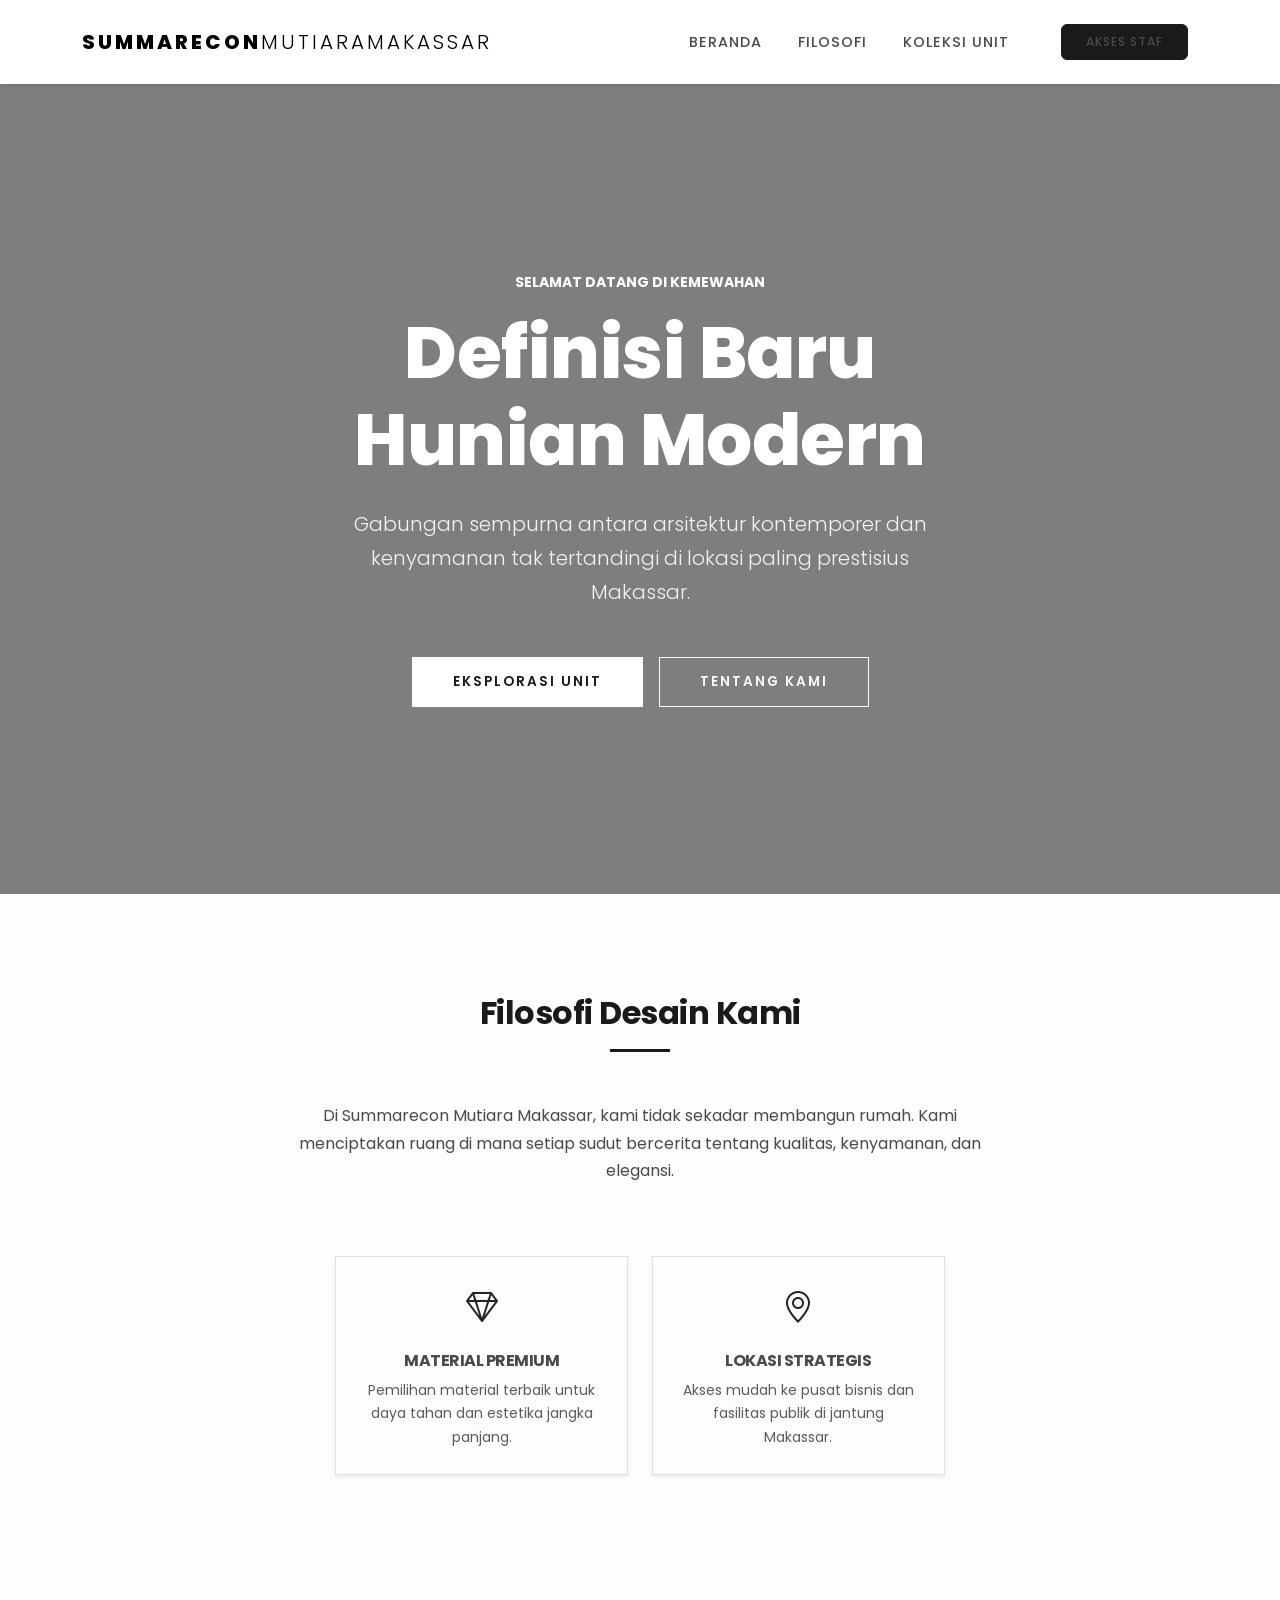
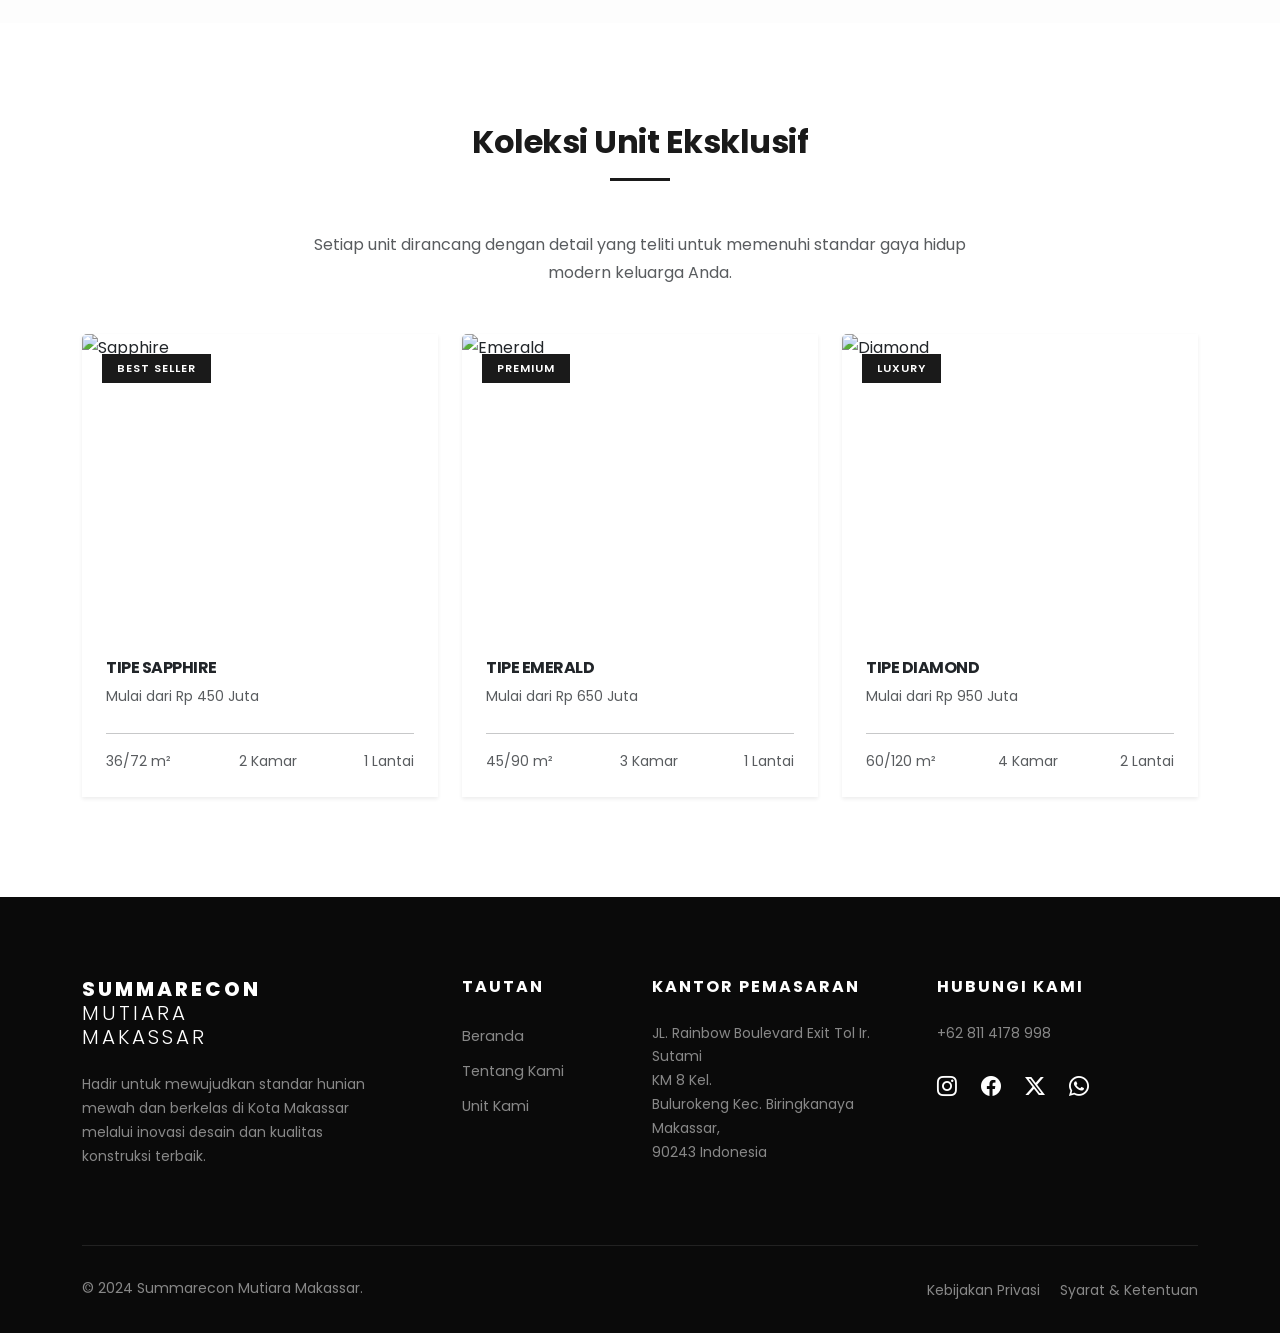
==== index.html @ d98fac71 "initial commit" ====
<!doctype html>
<html lang="id">
  <head>
    <meta charset="UTF-8" />
    <meta name="viewport" content="width=device-width, initial-scale=1.0" />
    <title>Summarecon Mutiara Makassar</title>
    <!-- Bootstrap CSS -->
    <link
      href="https://cdn.jsdelivr.net/npm/bootstrap@5.3.0/dist/css/bootstrap.min.css"
      rel="stylesheet"
    />
    <!-- Bootstrap Icons -->
    <link
      rel="stylesheet"
      href="https://cdn.jsdelivr.net/npm/bootstrap-icons@1.11.1/font/bootstrap-icons.css"
    />
    <!-- Custom CSS -->
    <link rel="stylesheet" href="css/style.css" />
  </head>
  <body>
    <!-- Header / Navigation -->
    <nav
      class="navbar navbar-expand-lg navbar-light bg-white sticky-top shadow-sm"
    >
      <div class="container">
        <a class="navbar-brand" href="index.html"
          >SUMMARECON<span class="fw-light">MUTIARAMAKASSAR</span></a
        >
        <button
          class="navbar-toggler border-0"
          type="button"
          data-bs-toggle="collapse"
          data-bs-target="#navbarNav"
        >
          <span class="navbar-toggler-icon"></span>
        </button>
        <div
          class="collapse navbar-collapse justify-content-end"
          id="navbarNav"
        >
          <ul class="navbar-nav align-items-center">
            <li class="nav-item">
              <a class="nav-link active" href="index.html">Beranda</a>
            </li>
            <li class="nav-item">
              <a class="nav-link" href="#deskripsi">Filosofi</a>
            </li>
            <li class="nav-item">
              <a class="nav-link" href="#galeri">Koleksi Unit</a>
            </li>
            <li class="nav-item ms-lg-4">
              <a
                class="nav-link btn btn-dark-minimal text-white px-4 py-2"
                href="login.html"
                style="font-size: 0.75rem"
                >Akses Staf</a
              >
            </li>
          </ul>
        </div>
      </div>
    </nav>

    <!-- Hero Section -->
    <header class="hero-section">
      <div class="container">
        <div class="hero-content">
          <span
            class="text-uppercase letter-spacing-3 mb-3 d-block small fw-bold"
            >Selamat Datang di Kemewahan</span
          >
          <h1 class="display-2 mb-4">Definisi Baru<br />Hunian Modern</h1>
          <p
            class="lead mb-5 mx-auto"
            style="max-width: 600px; opacity: 0.9; font-weight: 300"
          >
            Gabungan sempurna antara arsitektur kontemporer dan kenyamanan tak
            tertandingi di lokasi paling prestisius Makassar.
          </p>
          <div class="d-flex justify-content-center gap-3">
            <a href="#galeri" class="btn btn-light-minimal btn-minimal"
              >Eksplorasi Unit</a
            >
            <a href="#deskripsi" class="btn btn-outline-light btn-minimal"
              >Tentang Kami</a
            >
          </div>
        </div>
      </div>
    </header>

    <!-- Description Section -->
    <section id="deskripsi">
      <div class="container text-center">
        <div class="row justify-content-center">
          <div class="col-lg-8 mb-5">
            <h2 class="section-title text-center">Filosofi Desain Kami</h2>
            <p class="mb-5 mx-auto" style="max-width: 700px">
              Di Summarecon Mutiara Makassar, kami tidak sekadar membangun
              rumah. Kami menciptakan ruang di mana setiap sudut bercerita
              tentang kualitas, kenyamanan, dan elegansi.
            </p>
            <div class="row g-4 mt-2 justify-content-center">
              <div class="col-md-5">
                <div class="p-4 border shadow-sm h-100">
                  <i class="bi bi-gem fs-2 d-block mb-3 text-dark"></i>
                  <h4 class="h6 fw-bold text-uppercase">Material Premium</h4>
                  <p class="small text-muted mb-0">
                    Pemilihan material terbaik untuk daya tahan dan estetika
                    jangka panjang.
                  </p>
                </div>
              </div>
              <div class="col-md-5">
                <div class="p-4 border shadow-sm h-100">
                  <i class="bi bi-geo-alt fs-2 d-block mb-3 text-dark"></i>
                  <h4 class="h6 fw-bold text-uppercase">Lokasi Strategis</h4>
                  <p class="small text-muted mb-0">
                    Akses mudah ke pusat bisnis dan fasilitas publik di jantung
                    Makassar.
                  </p>
                </div>
              </div>
            </div>
          </div>
        </div>
      </div>
    </section>

    <!-- Gallery Section -->
    <section id="galeri" class="bg-white">
      <div class="container">
        <div class="text-center mb-5">
          <h2 class="section-title text-center">Koleksi Unit Eksklusif</h2>
          <p class="text-muted mx-auto" style="max-width: 700px">
            Setiap unit dirancang dengan detail yang teliti untuk memenuhi
            standar gaya hidup modern keluarga Anda.
          </p>
        </div>
        <div class="row g-4">
          <!-- Unit 1 -->
          <div class="col-md-4">
            <div class="card card-unit shadow-sm">
              <span class="unit-badge">Best Seller</span>
              <img
                src="https://images.unsplash.com/photo-1512917774080-9991f1c4c750?auto=format&fit=crop&q=80&w=800"
                class="card-img-top"
                alt="Sapphire"
              />
              <div class="card-body p-4">
                <h5 class="card-title h6 fw-bold text-uppercase mb-2">
                  Tipe Sapphire
                </h5>
                <p class="small text-muted mb-4">Mulai dari Rp 450 Juta</p>
                <hr class="my-3 opacity-10" />
                <div class="d-flex justify-content-between small text-muted">
                  <span>36/72 m²</span>
                  <span>2 Kamar</span>
                  <span>1 Lantai</span>
                </div>
              </div>
            </div>
          </div>
          <!-- Unit 2 -->
          <div class="col-md-4">
            <div class="card card-unit shadow-sm">
              <span class="unit-badge">Premium</span>
              <img
                src="https://images.unsplash.com/photo-1600596542815-ffad4c1539a9?auto=format&fit=crop&q=80&w=800"
                class="card-img-top"
                alt="Emerald"
              />
              <div class="card-body p-4">
                <h5 class="card-title h6 fw-bold text-uppercase mb-2">
                  Tipe Emerald
                </h5>
                <p class="small text-muted mb-4">Mulai dari Rp 650 Juta</p>
                <hr class="my-3 opacity-10" />
                <div class="d-flex justify-content-between small text-muted">
                  <span>45/90 m²</span>
                  <span>3 Kamar</span>
                  <span>1 Lantai</span>
                </div>
              </div>
            </div>
          </div>
          <!-- Unit 3 -->
          <div class="col-md-4">
            <div class="card card-unit shadow-sm">
              <span class="unit-badge">Luxury</span>
              <img
                src="https://images.unsplash.com/photo-1600607687940-477a284e68c6?auto=format&fit=crop&q=80&w=800"
                class="card-img-top"
                alt="Diamond"
              />
              <div class="card-body p-4">
                <h5 class="card-title h6 fw-bold text-uppercase mb-2">
                  Tipe Diamond
                </h5>
                <p class="small text-muted mb-4">Mulai dari Rp 950 Juta</p>
                <hr class="my-3 opacity-10" />
                <div class="d-flex justify-content-between small text-muted">
                  <span>60/120 m²</span>
                  <span>4 Kamar</span>
                  <span>2 Lantai</span>
                </div>
              </div>
            </div>
          </div>
        </div>
      </div>
    </section>

    <!-- Footer -->
    <footer>
      <div class="container">
        <div class="row">
          <div class="col-lg-4 mb-5 mb-lg-0">
            <h5 class="navbar-brand text-white mb-4">
              SUMMARECON<span class="fw-light"
                ><br />MUTIARA<br />MAKASSAR</span
              >
            </h5>
            <p class="small" style="max-width: 300px">
              Hadir untuk mewujudkan standar hunian mewah dan berkelas di Kota
              Makassar melalui inovasi desain dan kualitas konstruksi terbaik.
            </p>
          </div>
          <div class="col-lg-2 col-md-4 mb-5 mb-lg-0">
            <h5>Tautan</h5>
            <ul class="list-unstyled">
              <li class="mb-2">
                <a href="#" class="text-decoration-none">Beranda</a>
              </li>
              <li class="mb-2">
                <a href="#deskripsi" class="text-decoration-none"
                  >Tentang Kami</a
                >
              </li>
              <li class="mb-2">
                <a href="#galeri" class="text-decoration-none">Unit Kami</a>
              </li>
            </ul>
          </div>
          <div class="col-lg-3 col-md-4 mb-5 mb-lg-0">
            <h5>Kantor Pemasaran</h5>
            <p class="small">
              JL. Rainbow Boulevard Exit Tol Ir. Sutami<br />
              KM 8 Kel. <br />
              Bulurokeng Kec. Biringkanaya Makassar,<br />
              90243 Indonesia
            </p>
          </div>
          <div class="col-lg-3 col-md-4">
            <h5>Hubungi Kami</h5>
            <p class="small">+62 811 4178 998</p>
            <div class="d-flex gap-4 mt-4">
              <a href="#" class="text-white fs-5"
                ><i class="bi bi-instagram"></i
              ></a>
              <a href="#" class="text-white fs-5"
                ><i class="bi bi-facebook"></i
              ></a>
              <a href="#" class="text-white fs-5"
                ><i class="bi bi-twitter-x"></i
              ></a>
              <a href="#" class="text-white fs-5"
                ><i class="bi bi-whatsapp"></i
              ></a>
            </div>
          </div>
        </div>
        <div class="footer-bottom">
          <div class="row align-items-center">
            <div class="col-md-6 text-center text-md-start mb-3 mb-md-0">
              <p class="small mb-0">&copy; 2024 Summarecon Mutiara Makassar.</p>
            </div>
            <div class="col-md-6 text-center text-md-end">
              <a href="#" class="text-decoration-none small me-3"
                >Kebijakan Privasi</a
              >
              <a href="#" class="text-decoration-none small"
                >Syarat & Ketentuan</a
              >
            </div>
          </div>
        </div>
      </div>
    </footer>
  </body>
</html>
---- css/style.css ----
/* Custom Minimalist Styling - Poppins Edition */
@import url('https://fonts.googleapis.com/css2?family=Poppins:wght@300;400;600;700;800&display=swap');

:root {
  --primary-color: #1a1a1a;
  --secondary-color: #4a4a4a;
  --accent-color: #ffffff;
  --bg-light: #fdfdfd;
  --transition: all 0.4s cubic-bezier(0.165, 0.84, 0.44, 1);
}

body {
  font-family: 'Poppins', sans-serif;
  color: var(--secondary-color);
  line-height: 1.7;
  background-color: var(--bg-light);
}

h1, h2, h3, h4, h5, h6 {
  color: var(--primary-color);
  font-weight: 700;
  letter-spacing: -0.5px;
}

/* Navbar */
.navbar {
  padding: 20px 0;
  transition: var(--transition);
}

.navbar-brand {
  font-weight: 800;
  letter-spacing: 3px;
  font-size: 1.25rem;
}

.nav-link {
  font-weight: 500;
  font-size: 0.9rem;
  text-transform: uppercase;
  letter-spacing: 1px;
  margin: 0 10px;
  color: var(--secondary-color) !important;
  transition: var(--transition);
}

.nav-link:hover {
  color: var(--primary-color) !important;
  transform: translateY(-2px);
}

/* Hero Section */
.hero-section {
  background: linear-gradient(rgba(0,0,0,0.5), rgba(0,0,0,0.5)), url('https://cdn.antaranews.com/cache/1200x800/2023/11/27/Summarecon.jpg.webp') no-repeat center center;
  background-size: cover;
  height: 90vh;
  display: flex;
  align-items: center;
  justify-content: center;
  color: white;
  text-align: center;
}

.hero-content h1 {
  font-weight: 800;
  color: white;
}

/* Buttons */
.btn-minimal {
  border-radius: 0;
  padding: 14px 40px;
  text-transform: uppercase;
  letter-spacing: 2px;
  font-size: 0.85rem;
  font-weight: 600;
  transition: var(--transition);
}

.btn-dark-minimal {
  background-color: var(--primary-color);
  color: white;
  border: 1px solid var(--primary-color);
}

.btn-dark-minimal:hover {
  background-color: transparent;
  color: var(--primary-color);
  box-shadow: 0 10px 20px rgba(0,0,0,0.1);
}

.btn-light-minimal {
  background-color: white;
  color: var(--primary-color);
  border: 1px solid white;
}

.btn-light-minimal:hover {
  background-color: transparent;
  color: white;
}

/* Sections */
section {
  padding: 100px 0;
}

.section-title {
  position: relative;
  padding-bottom: 20px;
  margin-bottom: 50px;
  font-weight: 700;
}

.section-title::after {
  content: '';
  position: absolute;
  bottom: 0;
  left: 0;
  width: 60px;
  height: 3px;
  background-color: var(--primary-color);
}

.section-title.text-center::after {
  left: 50%;
  transform: translateX(-50%);
}

/* Cards & Gallery */
.gallery-item {
  transition: var(--transition);
}

.card-unit {
  border: none;
  border-radius: 0;
  overflow: hidden;
  background: white;
  transition: var(--transition);
}

.card-unit:hover {
  transform: translateY(-15px);
  box-shadow: 0 30px 60px rgba(0,0,0,0.08);
}

.card-unit img {
  height: 300px;
  object-fit: cover;
  transition: var(--transition);
}

.card-unit:hover img {
  transform: scale(1.1);
}

.unit-badge {
  position: absolute;
  top: 20px;
  left: 20px;
  background: var(--primary-color);
  color: white;
  padding: 5px 15px;
  font-size: 0.7rem;
  font-weight: 600;
  text-transform: uppercase;
  letter-spacing: 1px;
}

/* Footer */
footer {
  background-color: #0a0a0a;
  color: #888;
  padding: 80px 0 30px;
}

footer h5 {
  color: white;
  font-size: 1rem;
  margin-bottom: 25px;
  text-transform: uppercase;
  letter-spacing: 2px;
}

footer a {
  color: #888;
  transition: var(--transition);
  font-size: 0.9rem;
}

footer a:hover {
  color: white;
  padding-left: 5px;
}

.footer-bottom {
  border-top: 1px solid #222;
  margin-top: 60px;
  padding-top: 30px;
}
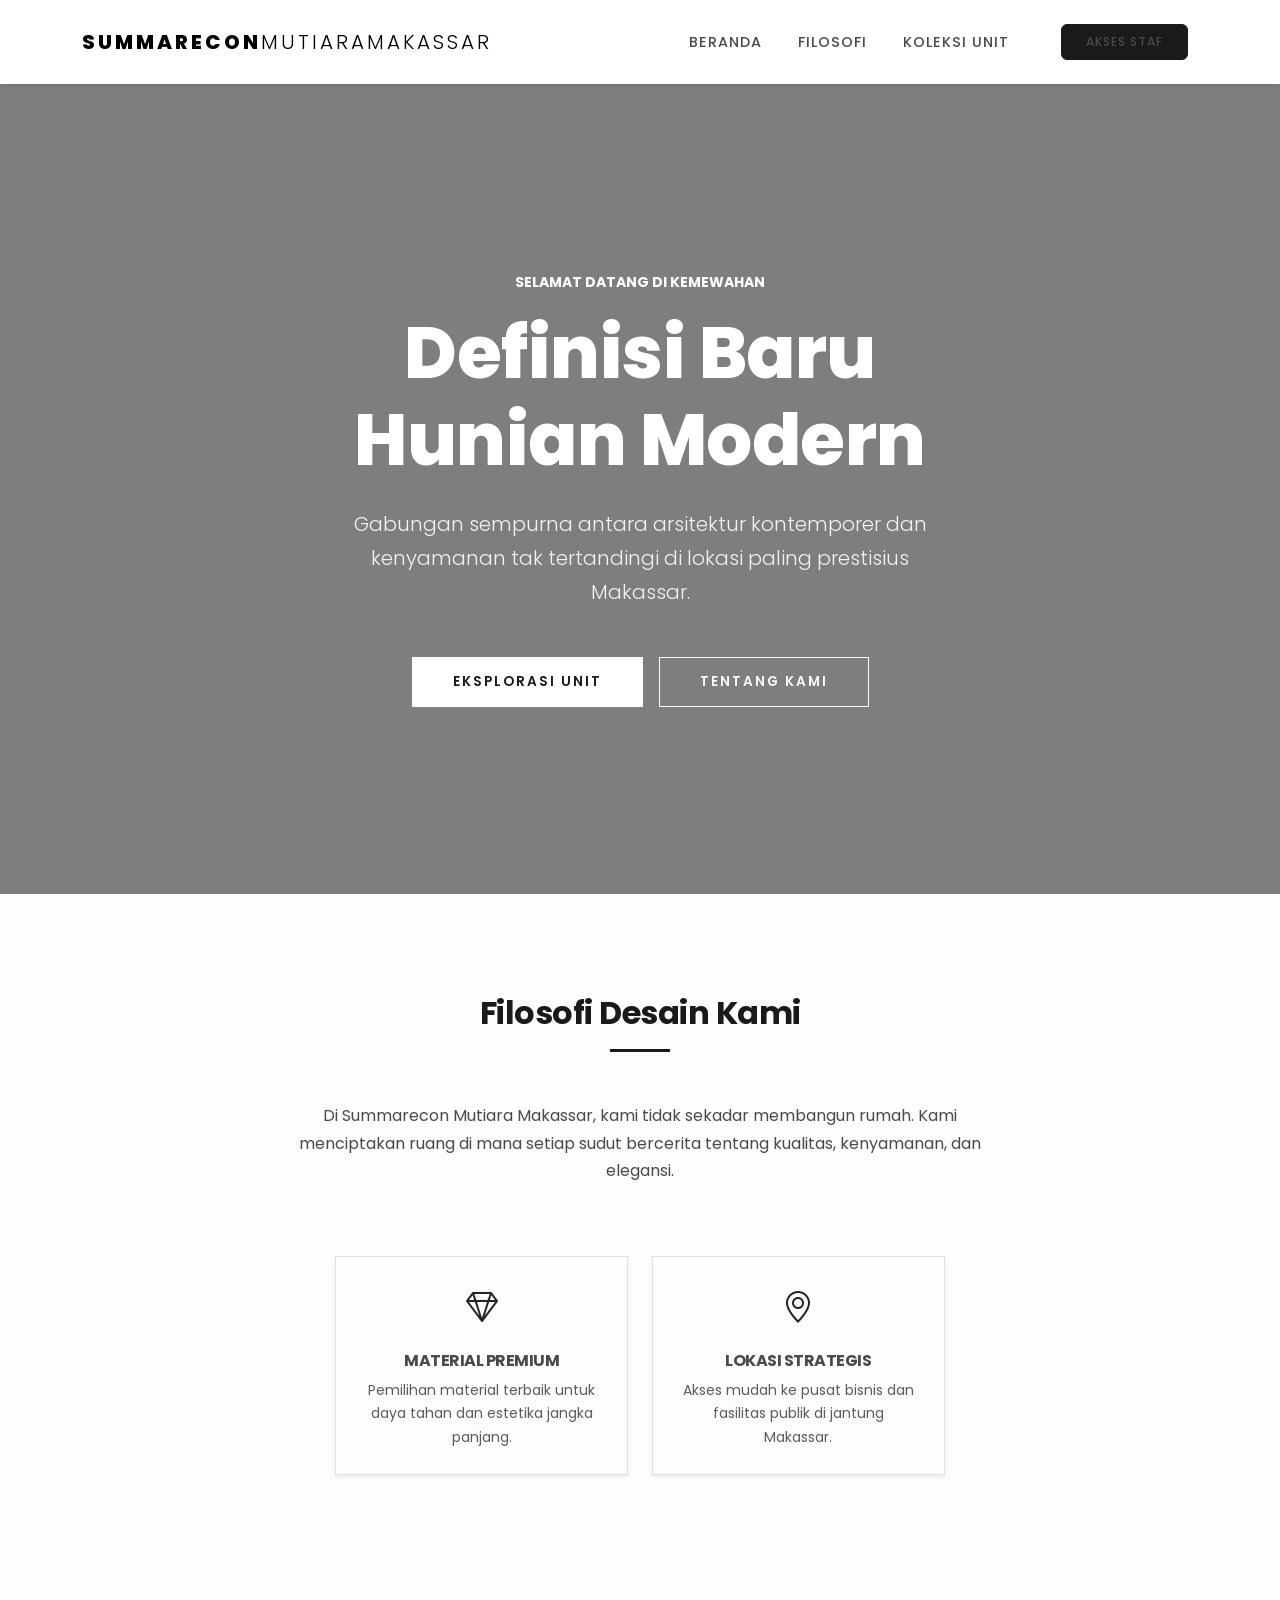
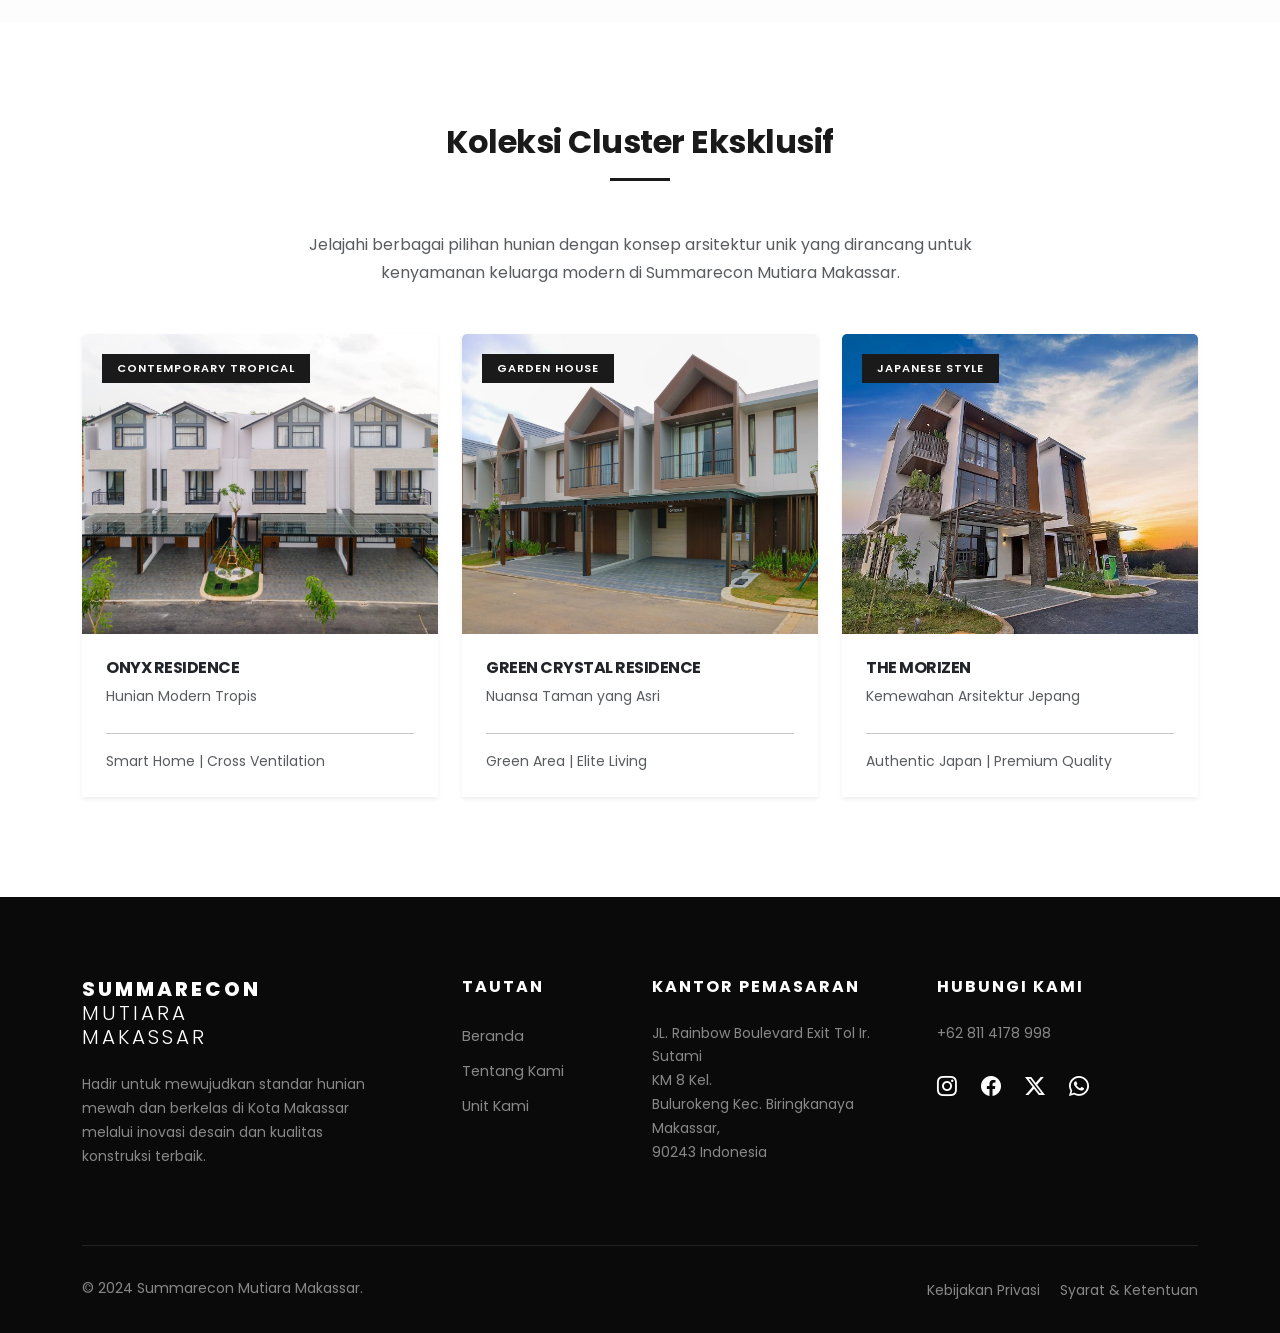
==== commit 2d11bbdd: "feat: use downloaded image" ====
--- a/index.html
+++ b/index.html
@@ -131,78 +131,69 @@
     <section id="galeri" class="bg-white">
       <div class="container">
         <div class="text-center mb-5">
-          <h2 class="section-title text-center">Koleksi Unit Eksklusif</h2>
+          <h2 class="section-title text-center">Koleksi Cluster Eksklusif</h2>
           <p class="text-muted mx-auto" style="max-width: 700px">
-            Setiap unit dirancang dengan detail yang teliti untuk memenuhi
-            standar gaya hidup modern keluarga Anda.
+            Jelajahi berbagai pilihan hunian dengan konsep arsitektur unik yang
+            dirancang untuk kenyamanan keluarga modern di Summarecon Mutiara
+            Makassar.
           </p>
         </div>
         <div class="row g-4">
-          <!-- Unit 1 -->
+          <!-- Cluster 1 -->
           <div class="col-md-4">
             <div class="card card-unit shadow-sm">
-              <span class="unit-badge">Best Seller</span>
+              <span class="unit-badge">Contemporary Tropical</span>
+              <img src="img/onyx.jpg" class="card-img-top" alt="Onyx" />
+              <div class="card-body p-4">
+                <h5 class="card-title h6 fw-bold text-uppercase mb-2">
+                  Onyx Residence
+                </h5>
+                <p class="small text-muted mb-4">Hunian Modern Tropis</p>
+                <hr class="my-3 opacity-10" />
+                <div class="d-flex small text-muted">
+                  <span>Smart Home | Cross Ventilation</span>
+                </div>
+              </div>
+            </div>
+          </div>
+          <!-- Cluster 2 -->
+          <div class="col-md-4">
+            <div class="card card-unit shadow-sm">
+              <span class="unit-badge">Garden House</span>
               <img
-                src="https://images.unsplash.com/photo-1512917774080-9991f1c4c750?auto=format&fit=crop&q=80&w=800"
+                src="img/green-crystal.jpg"
                 class="card-img-top"
-                alt="Sapphire"
+                alt="Green Crystal"
               />
               <div class="card-body p-4">
                 <h5 class="card-title h6 fw-bold text-uppercase mb-2">
-                  Tipe Sapphire
+                  Green Crystal Residence
                 </h5>
-                <p class="small text-muted mb-4">Mulai dari Rp 450 Juta</p>
+                <p class="small text-muted mb-4">Nuansa Taman yang Asri</p>
                 <hr class="my-3 opacity-10" />
-                <div class="d-flex justify-content-between small text-muted">
-                  <span>36/72 m²</span>
-                  <span>2 Kamar</span>
-                  <span>1 Lantai</span>
-                </div>
-              </div>
-            </div>
-          </div>
-          <!-- Unit 2 -->
+                <div class="d-flex small text-muted">
+                  <span>Green Area | Elite Living</span>
+                </div>
+              </div>
+            </div>
+          </div>
+          <!-- Cluster 3 -->
           <div class="col-md-4">
             <div class="card card-unit shadow-sm">
-              <span class="unit-badge">Premium</span>
+              <span class="unit-badge">Japanese Style</span>
               <img
-                src="https://images.unsplash.com/photo-1600596542815-ffad4c1539a9?auto=format&fit=crop&q=80&w=800"
+                src="img/the-morizen.jpg"
                 class="card-img-top"
-                alt="Emerald"
+                alt="The Morizen"
               />
               <div class="card-body p-4">
                 <h5 class="card-title h6 fw-bold text-uppercase mb-2">
-                  Tipe Emerald
+                  The Morizen
                 </h5>
-                <p class="small text-muted mb-4">Mulai dari Rp 650 Juta</p>
+                <p class="small text-muted mb-4">Kemewahan Arsitektur Jepang</p>
                 <hr class="my-3 opacity-10" />
-                <div class="d-flex justify-content-between small text-muted">
-                  <span>45/90 m²</span>
-                  <span>3 Kamar</span>
-                  <span>1 Lantai</span>
-                </div>
-              </div>
-            </div>
-          </div>
-          <!-- Unit 3 -->
-          <div class="col-md-4">
-            <div class="card card-unit shadow-sm">
-              <span class="unit-badge">Luxury</span>
-              <img
-                src="https://images.unsplash.com/photo-1600607687940-477a284e68c6?auto=format&fit=crop&q=80&w=800"
-                class="card-img-top"
-                alt="Diamond"
-              />
-              <div class="card-body p-4">
-                <h5 class="card-title h6 fw-bold text-uppercase mb-2">
-                  Tipe Diamond
-                </h5>
-                <p class="small text-muted mb-4">Mulai dari Rp 950 Juta</p>
-                <hr class="my-3 opacity-10" />
-                <div class="d-flex justify-content-between small text-muted">
-                  <span>60/120 m²</span>
-                  <span>4 Kamar</span>
-                  <span>2 Lantai</span>
+                <div class="d-flex small text-muted">
+                  <span>Authentic Japan | Premium Quality</span>
                 </div>
               </div>
             </div>
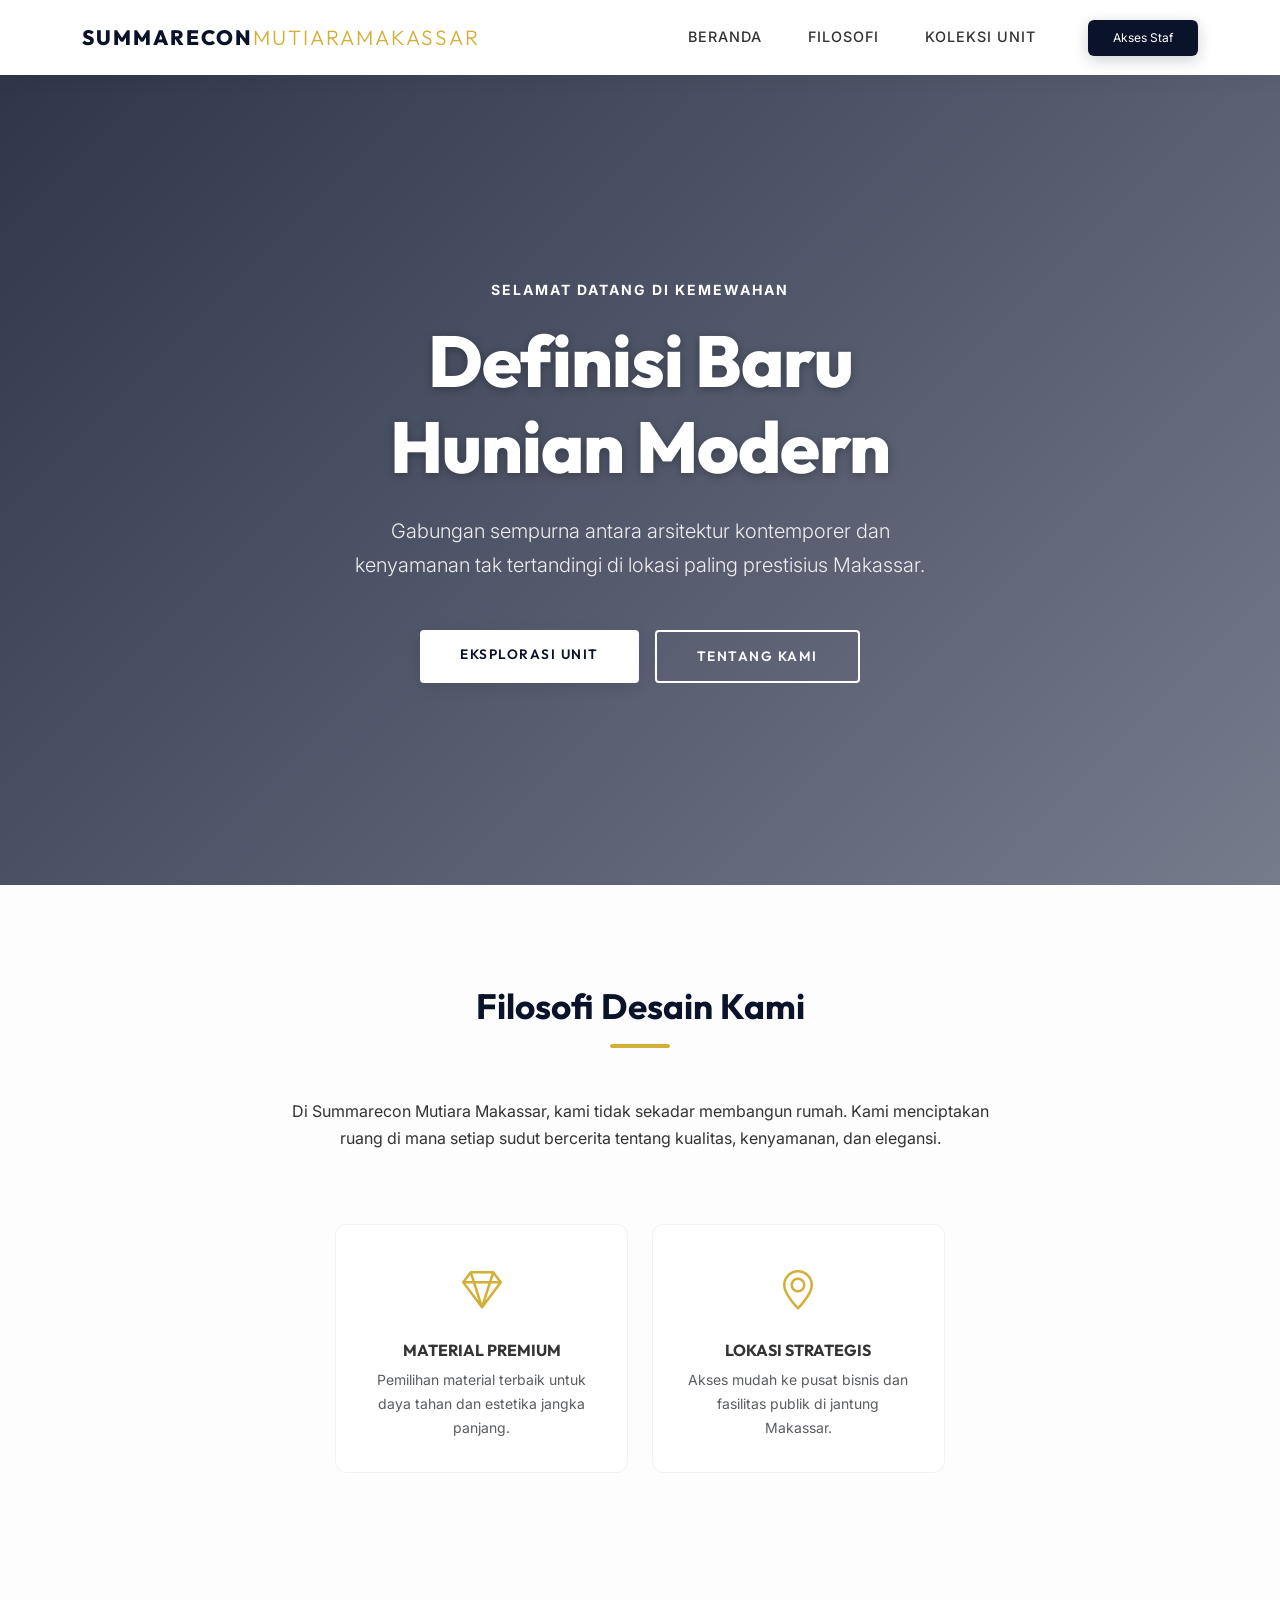
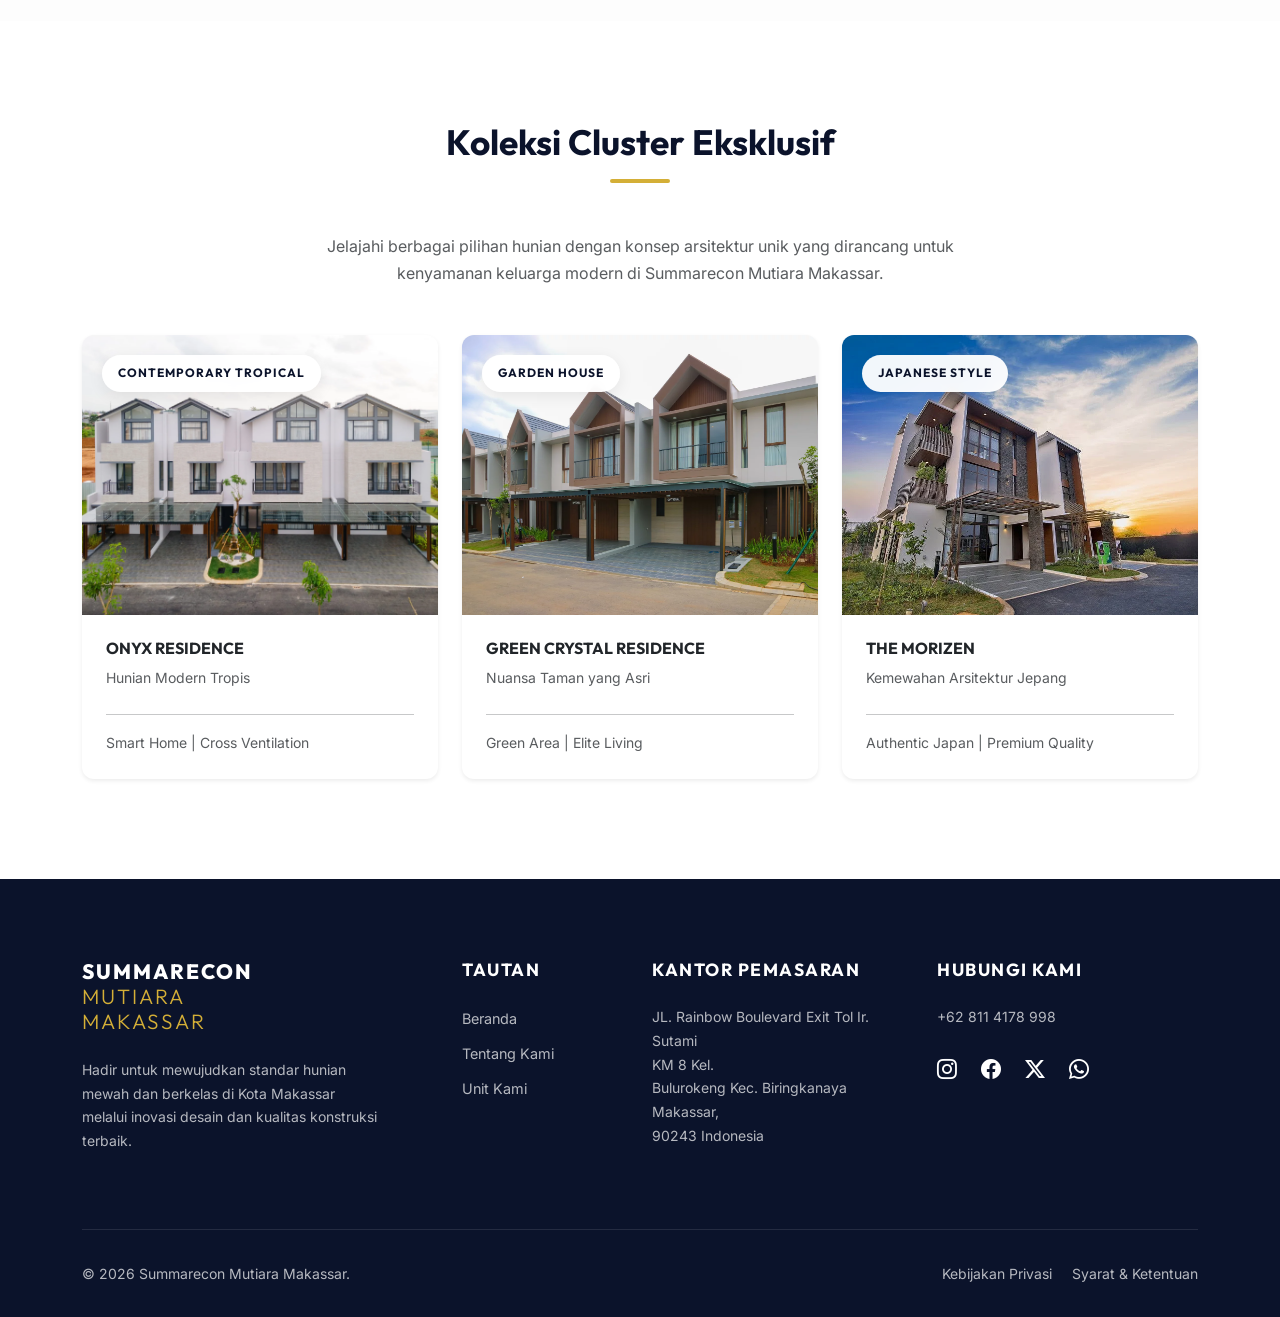
==== commit b6b762a8: "initial commit" ====
--- a/index.html
+++ b/index.html
@@ -1,282 +1,213 @@
 <!doctype html>
 <html lang="id">
-  <head>
-    <meta charset="UTF-8" />
-    <meta name="viewport" content="width=device-width, initial-scale=1.0" />
-    <title>Summarecon Mutiara Makassar</title>
-    <!-- Bootstrap CSS -->
-    <link
-      href="https://cdn.jsdelivr.net/npm/bootstrap@5.3.0/dist/css/bootstrap.min.css"
-      rel="stylesheet"
-    />
-    <!-- Bootstrap Icons -->
-    <link
-      rel="stylesheet"
-      href="https://cdn.jsdelivr.net/npm/bootstrap-icons@1.11.1/font/bootstrap-icons.css"
-    />
-    <!-- Custom CSS -->
-    <link rel="stylesheet" href="css/style.css" />
-  </head>
-  <body>
-    <!-- Header / Navigation -->
-    <nav
-      class="navbar navbar-expand-lg navbar-light bg-white sticky-top shadow-sm"
-    >
-      <div class="container">
-        <a class="navbar-brand" href="index.html"
-          >SUMMARECON<span class="fw-light">MUTIARAMAKASSAR</span></a
-        >
-        <button
-          class="navbar-toggler border-0"
-          type="button"
-          data-bs-toggle="collapse"
-          data-bs-target="#navbarNav"
-        >
-          <span class="navbar-toggler-icon"></span>
-        </button>
-        <div
-          class="collapse navbar-collapse justify-content-end"
-          id="navbarNav"
-        >
-          <ul class="navbar-nav align-items-center">
-            <li class="nav-item">
-              <a class="nav-link active" href="index.html">Beranda</a>
-            </li>
-            <li class="nav-item">
-              <a class="nav-link" href="#deskripsi">Filosofi</a>
-            </li>
-            <li class="nav-item">
-              <a class="nav-link" href="#galeri">Koleksi Unit</a>
-            </li>
-            <li class="nav-item ms-lg-4">
-              <a
-                class="nav-link btn btn-dark-minimal text-white px-4 py-2"
-                href="login.html"
-                style="font-size: 0.75rem"
-                >Akses Staf</a
-              >
-            </li>
+
+<head>
+  <meta charset="UTF-8" />
+  <meta name="viewport" content="width=device-width, initial-scale=1.0" />
+  <title>Summarecon Mutiara Makassar</title>
+  <!-- Bootstrap CSS -->
+  <link href="https://cdn.jsdelivr.net/npm/bootstrap@5.3.0/dist/css/bootstrap.min.css" rel="stylesheet" />
+  <!-- Bootstrap Icons -->
+  <link rel="stylesheet" href="https://cdn.jsdelivr.net/npm/bootstrap-icons@1.11.1/font/bootstrap-icons.css" />
+  <!-- Custom CSS -->
+  <link rel="stylesheet" href="css/style.css" />
+</head>
+
+<body>
+  <!-- Header / Navigation -->
+  <nav class="navbar navbar-light bg-white sticky-top shadow-sm">
+    <div class="container position-relative d-flex flex-wrap align-items-center justify-content-between">
+
+      <a class="navbar-brand" href="index.html">SUMMARECON<span>MUTIARAMAKASSAR</span></a>
+
+      <div class="justify-content-end" id="navbarNav">
+        <ul class="navbar-nav flex-row flex-wrap align-items-center m-0 p-0 w-100 justify-content-end" style="list-style: none; gap: 10px;">
+          <li class="nav-item px-2">
+            <a class="nav-link active" href="index.html">Beranda</a>
+          </li>
+          <li class="nav-item px-2">
+            <a class="nav-link" href="#deskripsi">Filosofi</a>
+          </li>
+          <li class="nav-item px-2">
+            <a class="nav-link" href="#galeri">Koleksi Unit</a>
+          </li>
+          <li class="nav-item ms-lg-4 mt-3 mt-lg-0">
+            <a class="btn btn-dark-minimal text-white px-4 py-2 d-inline-block" href="login.html"
+              style="font-size: 0.75rem; text-decoration: none;">Akses Staf</a>
+          </li>
+        </ul>
+      </div>
+    </div>
+  </nav>
+
+  <!-- Hero Section -->
+  <header class="hero-section">
+    <div class="container">
+      <div class="hero-content">
+        <span class="text-uppercase mb-3 d-block small fw-bold" style="letter-spacing: 2px;">Selamat Datang di
+          Kemewahan</span>
+        <h1 class="display-2 mb-4">Definisi Baru<br />Hunian Modern</h1>
+        <p class="lead mb-5 mx-auto" style="max-width: 600px; opacity: 0.9; font-weight: 300">
+          Gabungan sempurna antara arsitektur kontemporer dan kenyamanan tak tertandingi di lokasi paling prestisius
+          Makassar.
+        </p>
+        <div class="d-flex justify-content-center gap-3">
+          <a href="#galeri" class="btn btn-light-minimal btn-minimal">Eksplorasi Unit</a>
+          <a href="#deskripsi" class="btn btn-outline-light btn-minimal">Tentang Kami</a>
+        </div>
+      </div>
+    </div>
+  </header>
+
+  <!-- Description Section -->
+  <section id="deskripsi">
+    <div class="container text-center">
+      <div class="row justify-content-center">
+        <div class="col-lg-8 mb-5">
+          <h2 class="section-title text-center">Filosofi Desain Kami</h2>
+          <p class="mb-5 mx-auto" style="max-width: 700px">
+            Di Summarecon Mutiara Makassar, kami tidak sekadar membangun rumah. Kami menciptakan ruang di mana setiap
+            sudut bercerita tentang kualitas, kenyamanan, dan elegansi.
+          </p>
+          <div class="row g-4 mt-2 justify-content-center">
+            <div class="col-md-5">
+              <div class="feature-box">
+                <i class="bi bi-gem feature-icon"></i>
+                <h4 class="h6 fw-bold text-uppercase mt-3 mb-2">Material Premium</h4>
+                <p class="small text-muted mb-0">
+                  Pemilihan material terbaik untuk daya tahan dan estetika jangka panjang.
+                </p>
+              </div>
+            </div>
+            <div class="col-md-5">
+              <div class="feature-box">
+                <i class="bi bi-geo-alt feature-icon"></i>
+                <h4 class="h6 fw-bold text-uppercase mt-3 mb-2">Lokasi Strategis</h4>
+                <p class="small text-muted mb-0">
+                  Akses mudah ke pusat bisnis dan fasilitas publik di jantung Makassar.
+                </p>
+              </div>
+            </div>
+          </div>
+        </div>
+      </div>
+    </div>
+  </section>
+
+  <!-- Gallery Section -->
+  <section id="galeri" class="bg-white">
+    <div class="container">
+      <div class="text-center mb-5">
+        <h2 class="section-title text-center">Koleksi Cluster Eksklusif</h2>
+        <p class="text-muted mx-auto" style="max-width: 700px">
+          Jelajahi berbagai pilihan hunian dengan konsep arsitektur unik yang dirancang untuk kenyamanan keluarga modern
+          di Summarecon Mutiara Makassar.
+        </p>
+      </div>
+      <div class="row g-4">
+        <!-- Cluster 1 -->
+        <div class="col-md-4">
+          <div class="card card-unit shadow-sm">
+            <span class="unit-badge">Contemporary Tropical</span>
+            <img src="img/onyx.jpg" class="card-img-top" alt="Onyx" />
+            <div class="card-body p-4">
+              <h5 class="card-title h6 fw-bold text-uppercase mb-2">Onyx Residence</h5>
+              <p class="small text-muted mb-4">Hunian Modern Tropis</p>
+              <hr class="my-3 opacity-10" />
+              <div class="d-flex small text-muted">
+                <span>Smart Home | Cross Ventilation</span>
+              </div>
+            </div>
+          </div>
+        </div>
+        <!-- Cluster 2 -->
+        <div class="col-md-4">
+          <div class="card card-unit shadow-sm">
+            <span class="unit-badge">Garden House</span>
+            <img src="img/green-crystal.jpg" class="card-img-top" alt="Green Crystal" />
+            <div class="card-body p-4">
+              <h5 class="card-title h6 fw-bold text-uppercase mb-2">Green Crystal Residence</h5>
+              <p class="small text-muted mb-4">Nuansa Taman yang Asri</p>
+              <hr class="my-3 opacity-10" />
+              <div class="d-flex small text-muted">
+                <span>Green Area | Elite Living</span>
+              </div>
+            </div>
+          </div>
+        </div>
+        <!-- Cluster 3 -->
+        <div class="col-md-4">
+          <div class="card card-unit shadow-sm">
+            <span class="unit-badge">Japanese Style</span>
+            <img src="img/the-morizen.jpg" class="card-img-top" alt="The Morizen" />
+            <div class="card-body p-4">
+              <h5 class="card-title h6 fw-bold text-uppercase mb-2">The Morizen</h5>
+              <p class="small text-muted mb-4">Kemewahan Arsitektur Jepang</p>
+              <hr class="my-3 opacity-10" />
+              <div class="d-flex small text-muted">
+                <span>Authentic Japan | Premium Quality</span>
+              </div>
+            </div>
+          </div>
+        </div>
+      </div>
+    </div>
+  </section>
+
+  <!-- Footer -->
+  <footer>
+    <div class="container">
+      <div class="row">
+        <div class="col-lg-4 mb-5 mb-lg-0">
+          <h5 class="navbar-brand text-white mb-4" style="color: white !important;">
+            SUMMARECON<span class="fw-light" style="color: var(--accent-color);"><br />MUTIARA<br />MAKASSAR</span>
+          </h5>
+          <p class="small" style="max-width: 300px">
+            Hadir untuk mewujudkan standar hunian mewah dan berkelas di Kota Makassar melalui inovasi desain dan
+            kualitas konstruksi terbaik.
+          </p>
+        </div>
+        <div class="col-lg-2 col-md-4 mb-5 mb-lg-0">
+          <h5>Tautan</h5>
+          <ul class="list-unstyled">
+            <li class="mb-2"><a href="#" class="text-decoration-none">Beranda</a></li>
+            <li class="mb-2"><a href="#deskripsi" class="text-decoration-none">Tentang Kami</a></li>
+            <li class="mb-2"><a href="#galeri" class="text-decoration-none">Unit Kami</a></li>
           </ul>
         </div>
-      </div>
-    </nav>
-
-    <!-- Hero Section -->
-    <header class="hero-section">
-      <div class="container">
-        <div class="hero-content">
-          <span
-            class="text-uppercase letter-spacing-3 mb-3 d-block small fw-bold"
-            >Selamat Datang di Kemewahan</span
-          >
-          <h1 class="display-2 mb-4">Definisi Baru<br />Hunian Modern</h1>
-          <p
-            class="lead mb-5 mx-auto"
-            style="max-width: 600px; opacity: 0.9; font-weight: 300"
-          >
-            Gabungan sempurna antara arsitektur kontemporer dan kenyamanan tak
-            tertandingi di lokasi paling prestisius Makassar.
+        <div class="col-lg-3 col-md-4 mb-5 mb-lg-0">
+          <h5>Kantor Pemasaran</h5>
+          <p class="small">
+            JL. Rainbow Boulevard Exit Tol Ir. Sutami<br />
+            KM 8 Kel. <br />
+            Bulurokeng Kec. Biringkanaya Makassar,<br />
+            90243 Indonesia
           </p>
-          <div class="d-flex justify-content-center gap-3">
-            <a href="#galeri" class="btn btn-light-minimal btn-minimal"
-              >Eksplorasi Unit</a
-            >
-            <a href="#deskripsi" class="btn btn-outline-light btn-minimal"
-              >Tentang Kami</a
-            >
-          </div>
-        </div>
-      </div>
-    </header>
-
-    <!-- Description Section -->
-    <section id="deskripsi">
-      <div class="container text-center">
-        <div class="row justify-content-center">
-          <div class="col-lg-8 mb-5">
-            <h2 class="section-title text-center">Filosofi Desain Kami</h2>
-            <p class="mb-5 mx-auto" style="max-width: 700px">
-              Di Summarecon Mutiara Makassar, kami tidak sekadar membangun
-              rumah. Kami menciptakan ruang di mana setiap sudut bercerita
-              tentang kualitas, kenyamanan, dan elegansi.
-            </p>
-            <div class="row g-4 mt-2 justify-content-center">
-              <div class="col-md-5">
-                <div class="p-4 border shadow-sm h-100">
-                  <i class="bi bi-gem fs-2 d-block mb-3 text-dark"></i>
-                  <h4 class="h6 fw-bold text-uppercase">Material Premium</h4>
-                  <p class="small text-muted mb-0">
-                    Pemilihan material terbaik untuk daya tahan dan estetika
-                    jangka panjang.
-                  </p>
-                </div>
-              </div>
-              <div class="col-md-5">
-                <div class="p-4 border shadow-sm h-100">
-                  <i class="bi bi-geo-alt fs-2 d-block mb-3 text-dark"></i>
-                  <h4 class="h6 fw-bold text-uppercase">Lokasi Strategis</h4>
-                  <p class="small text-muted mb-0">
-                    Akses mudah ke pusat bisnis dan fasilitas publik di jantung
-                    Makassar.
-                  </p>
-                </div>
-              </div>
-            </div>
-          </div>
-        </div>
-      </div>
-    </section>
-
-    <!-- Gallery Section -->
-    <section id="galeri" class="bg-white">
-      <div class="container">
-        <div class="text-center mb-5">
-          <h2 class="section-title text-center">Koleksi Cluster Eksklusif</h2>
-          <p class="text-muted mx-auto" style="max-width: 700px">
-            Jelajahi berbagai pilihan hunian dengan konsep arsitektur unik yang
-            dirancang untuk kenyamanan keluarga modern di Summarecon Mutiara
-            Makassar.
-          </p>
-        </div>
-        <div class="row g-4">
-          <!-- Cluster 1 -->
-          <div class="col-md-4">
-            <div class="card card-unit shadow-sm">
-              <span class="unit-badge">Contemporary Tropical</span>
-              <img src="img/onyx.jpg" class="card-img-top" alt="Onyx" />
-              <div class="card-body p-4">
-                <h5 class="card-title h6 fw-bold text-uppercase mb-2">
-                  Onyx Residence
-                </h5>
-                <p class="small text-muted mb-4">Hunian Modern Tropis</p>
-                <hr class="my-3 opacity-10" />
-                <div class="d-flex small text-muted">
-                  <span>Smart Home | Cross Ventilation</span>
-                </div>
-              </div>
-            </div>
-          </div>
-          <!-- Cluster 2 -->
-          <div class="col-md-4">
-            <div class="card card-unit shadow-sm">
-              <span class="unit-badge">Garden House</span>
-              <img
-                src="img/green-crystal.jpg"
-                class="card-img-top"
-                alt="Green Crystal"
-              />
-              <div class="card-body p-4">
-                <h5 class="card-title h6 fw-bold text-uppercase mb-2">
-                  Green Crystal Residence
-                </h5>
-                <p class="small text-muted mb-4">Nuansa Taman yang Asri</p>
-                <hr class="my-3 opacity-10" />
-                <div class="d-flex small text-muted">
-                  <span>Green Area | Elite Living</span>
-                </div>
-              </div>
-            </div>
-          </div>
-          <!-- Cluster 3 -->
-          <div class="col-md-4">
-            <div class="card card-unit shadow-sm">
-              <span class="unit-badge">Japanese Style</span>
-              <img
-                src="img/the-morizen.jpg"
-                class="card-img-top"
-                alt="The Morizen"
-              />
-              <div class="card-body p-4">
-                <h5 class="card-title h6 fw-bold text-uppercase mb-2">
-                  The Morizen
-                </h5>
-                <p class="small text-muted mb-4">Kemewahan Arsitektur Jepang</p>
-                <hr class="my-3 opacity-10" />
-                <div class="d-flex small text-muted">
-                  <span>Authentic Japan | Premium Quality</span>
-                </div>
-              </div>
-            </div>
-          </div>
-        </div>
-      </div>
-    </section>
-
-    <!-- Footer -->
-    <footer>
-      <div class="container">
-        <div class="row">
-          <div class="col-lg-4 mb-5 mb-lg-0">
-            <h5 class="navbar-brand text-white mb-4">
-              SUMMARECON<span class="fw-light"
-                ><br />MUTIARA<br />MAKASSAR</span
-              >
-            </h5>
-            <p class="small" style="max-width: 300px">
-              Hadir untuk mewujudkan standar hunian mewah dan berkelas di Kota
-              Makassar melalui inovasi desain dan kualitas konstruksi terbaik.
-            </p>
-          </div>
-          <div class="col-lg-2 col-md-4 mb-5 mb-lg-0">
-            <h5>Tautan</h5>
-            <ul class="list-unstyled">
-              <li class="mb-2">
-                <a href="#" class="text-decoration-none">Beranda</a>
-              </li>
-              <li class="mb-2">
-                <a href="#deskripsi" class="text-decoration-none"
-                  >Tentang Kami</a
-                >
-              </li>
-              <li class="mb-2">
-                <a href="#galeri" class="text-decoration-none">Unit Kami</a>
-              </li>
-            </ul>
-          </div>
-          <div class="col-lg-3 col-md-4 mb-5 mb-lg-0">
-            <h5>Kantor Pemasaran</h5>
-            <p class="small">
-              JL. Rainbow Boulevard Exit Tol Ir. Sutami<br />
-              KM 8 Kel. <br />
-              Bulurokeng Kec. Biringkanaya Makassar,<br />
-              90243 Indonesia
-            </p>
-          </div>
-          <div class="col-lg-3 col-md-4">
-            <h5>Hubungi Kami</h5>
-            <p class="small">+62 811 4178 998</p>
-            <div class="d-flex gap-4 mt-4">
-              <a href="#" class="text-white fs-5"
-                ><i class="bi bi-instagram"></i
-              ></a>
-              <a href="#" class="text-white fs-5"
-                ><i class="bi bi-facebook"></i
-              ></a>
-              <a href="#" class="text-white fs-5"
-                ><i class="bi bi-twitter-x"></i
-              ></a>
-              <a href="#" class="text-white fs-5"
-                ><i class="bi bi-whatsapp"></i
-              ></a>
-            </div>
-          </div>
-        </div>
-        <div class="footer-bottom">
-          <div class="row align-items-center">
-            <div class="col-md-6 text-center text-md-start mb-3 mb-md-0">
-              <p class="small mb-0">&copy; 2024 Summarecon Mutiara Makassar.</p>
-            </div>
-            <div class="col-md-6 text-center text-md-end">
-              <a href="#" class="text-decoration-none small me-3"
-                >Kebijakan Privasi</a
-              >
-              <a href="#" class="text-decoration-none small"
-                >Syarat & Ketentuan</a
-              >
-            </div>
-          </div>
-        </div>
-      </div>
-    </footer>
-  </body>
-</html>
+        </div>
+        <div class="col-lg-3 col-md-4">
+          <h5>Hubungi Kami</h5>
+          <p class="small">+62 811 4178 998</p>
+          <div class="d-flex gap-4 mt-4">
+            <a href="#" class="text-white fs-5"><i class="bi bi-instagram"></i></a>
+            <a href="#" class="text-white fs-5"><i class="bi bi-facebook"></i></a>
+            <a href="#" class="text-white fs-5"><i class="bi bi-twitter-x"></i></a>
+            <a href="#" class="text-white fs-5"><i class="bi bi-whatsapp"></i></a>
+          </div>
+        </div>
+      </div>
+      <div class="footer-bottom">
+        <div class="row align-items-center">
+          <div class="col-md-6 text-center text-md-start mb-3 mb-md-0">
+            <p class="small mb-0">&copy; 2026 Summarecon Mutiara Makassar.</p>
+          </div>
+          <div class="col-md-6 text-center text-md-end">
+            <a href="#" class="text-decoration-none small me-3">Kebijakan Privasi</a>
+            <a href="#" class="text-decoration-none small">Syarat & Ketentuan</a>
+          </div>
+        </div>
+      </div>
+    </div>
+  </footer>
+</body>
+
+</html>
--- a/css/style.css
+++ b/css/style.css
@@ -1,37 +1,54 @@
-/* Custom Minimalist Styling - Poppins Edition */
-@import url('https://fonts.googleapis.com/css2?family=Poppins:wght@300;400;600;700;800&display=swap');
+@import url('https://fonts.googleapis.com/css2?family=Inter:wght@300;400;500;600&family=Outfit:wght@300;400;600;700;800&display=swap');
 
 :root {
-  --primary-color: #1a1a1a;
-  --secondary-color: #4a4a4a;
-  --accent-color: #ffffff;
-  --bg-light: #fdfdfd;
+  --primary-color: #0B132B;
+  /* Midnight Blue */
+  --secondary-color: #1C2541;
+  /* Navy */
+  --accent-color: #D4AF37;
+  /* Gold */
+  --text-dark: #333333;
+  --text-light: #F8F9FA;
+  --bg-light: #FDFDFD;
+  --bg-gray: #F4F6F9;
   --transition: all 0.4s cubic-bezier(0.165, 0.84, 0.44, 1);
 }
 
 body {
-  font-family: 'Poppins', sans-serif;
-  color: var(--secondary-color);
+  font-family: 'Inter', sans-serif;
+  color: var(--text-dark);
   line-height: 1.7;
   background-color: var(--bg-light);
 }
 
-h1, h2, h3, h4, h5, h6 {
+h1,
+h2,
+h3,
+h4,
+h5,
+h6,
+.navbar-brand {
+  font-family: 'Outfit', sans-serif;
   color: var(--primary-color);
   font-weight: 700;
-  letter-spacing: -0.5px;
 }
 
 /* Navbar */
 .navbar {
-  padding: 20px 0;
-  transition: var(--transition);
+  padding: 15px 0;
+  transition: var(--transition);
+  box-shadow: 0 4px 20px rgba(0, 0, 0, 0.05) !important;
 }
 
 .navbar-brand {
   font-weight: 800;
-  letter-spacing: 3px;
-  font-size: 1.25rem;
+  letter-spacing: 2px;
+  font-size: 1.3rem;
+}
+
+.navbar-brand span {
+  font-weight: 300;
+  color: var(--accent-color);
 }
 
 .nav-link {
@@ -40,18 +57,19 @@
   text-transform: uppercase;
   letter-spacing: 1px;
   margin: 0 10px;
-  color: var(--secondary-color) !important;
+  color: var(--text-dark) !important;
   transition: var(--transition);
 }
 
 .nav-link:hover {
-  color: var(--primary-color) !important;
+  color: var(--accent-color) !important;
   transform: translateY(-2px);
 }
 
 /* Hero Section */
 .hero-section {
-  background: linear-gradient(rgba(0,0,0,0.5), rgba(0,0,0,0.5)), url('https://cdn.antaranews.com/cache/1200x800/2023/11/27/Summarecon.jpg.webp') no-repeat center center;
+  position: relative;
+  background: url('https://cdn.antaranews.com/cache/1200x800/2023/11/27/Summarecon.jpg.webp') no-repeat center center;
   background-size: cover;
   height: 90vh;
   display: flex;
@@ -61,43 +79,77 @@
   text-align: center;
 }
 
+.hero-section::before {
+  content: '';
+  position: absolute;
+  top: 0;
+  left: 0;
+  right: 0;
+  bottom: 0;
+  background: linear-gradient(135deg, rgba(11, 19, 43, 0.85) 0%, rgba(28, 37, 65, 0.6) 100%);
+  z-index: 1;
+}
+
+.hero-content {
+  position: relative;
+  z-index: 2;
+}
+
 .hero-content h1 {
   font-weight: 800;
   color: white;
+  text-shadow: 0 2px 10px rgba(0, 0, 0, 0.3);
+  letter-spacing: -1px;
 }
 
 /* Buttons */
 .btn-minimal {
-  border-radius: 0;
+  border-radius: 4px;
   padding: 14px 40px;
   text-transform: uppercase;
-  letter-spacing: 2px;
+  letter-spacing: 1.5px;
   font-size: 0.85rem;
+  font-family: 'Outfit', sans-serif;
   font-weight: 600;
   transition: var(--transition);
+  border: none;
 }
 
 .btn-dark-minimal {
   background-color: var(--primary-color);
   color: white;
-  border: 1px solid var(--primary-color);
+  box-shadow: 0 4px 15px rgba(11, 19, 43, 0.2);
 }
 
 .btn-dark-minimal:hover {
-  background-color: transparent;
-  color: var(--primary-color);
-  box-shadow: 0 10px 20px rgba(0,0,0,0.1);
+  background-color: var(--accent-color);
+  color: white;
+  transform: translateY(-3px);
+  box-shadow: 0 8px 25px rgba(212, 175, 55, 0.3);
 }
 
 .btn-light-minimal {
   background-color: white;
   color: var(--primary-color);
-  border: 1px solid white;
+  box-shadow: 0 4px 15px rgba(0, 0, 0, 0.1);
 }
 
 .btn-light-minimal:hover {
+  background-color: var(--bg-light);
+  color: var(--primary-color);
+  transform: translateY(-3px);
+  box-shadow: 0 8px 25px rgba(0, 0, 0, 0.15);
+}
+
+.btn-outline-light.btn-minimal {
+  border: 2px solid white;
   background-color: transparent;
-  color: white;
+}
+
+.btn-outline-light.btn-minimal:hover {
+  background-color: white;
+  color: var(--primary-color);
+  transform: translateY(-3px);
 }
 
 /* Sections */
@@ -110,6 +162,7 @@
   padding-bottom: 20px;
   margin-bottom: 50px;
   font-weight: 700;
+  font-size: 2.2rem;
 }
 
 .section-title::after {
@@ -118,8 +171,9 @@
   bottom: 0;
   left: 0;
   width: 60px;
-  height: 3px;
-  background-color: var(--primary-color);
+  height: 4px;
+  background-color: var(--accent-color);
+  border-radius: 2px;
 }
 
 .section-title.text-center::after {
@@ -128,74 +182,98 @@
 }
 
 /* Cards & Gallery */
-.gallery-item {
-  transition: var(--transition);
-}
-
 .card-unit {
   border: none;
-  border-radius: 0;
+  border-radius: 12px;
   overflow: hidden;
   background: white;
   transition: var(--transition);
+  box-shadow: 0 10px 30px rgba(0, 0, 0, 0.04);
 }
 
 .card-unit:hover {
-  transform: translateY(-15px);
-  box-shadow: 0 30px 60px rgba(0,0,0,0.08);
+  transform: translateY(-10px);
+  box-shadow: 0 20px 40px rgba(11, 19, 43, 0.08);
 }
 
 .card-unit img {
-  height: 300px;
+  height: 280px;
   object-fit: cover;
-  transition: var(--transition);
+  transition: transform 0.6s cubic-bezier(0.165, 0.84, 0.44, 1);
 }
 
 .card-unit:hover img {
-  transform: scale(1.1);
+  transform: scale(1.05);
 }
 
 .unit-badge {
   position: absolute;
   top: 20px;
   left: 20px;
-  background: var(--primary-color);
-  color: white;
-  padding: 5px 15px;
-  font-size: 0.7rem;
-  font-weight: 600;
+  background: rgba(255, 255, 255, 0.95);
+  backdrop-filter: blur(5px);
+  color: var(--primary-color);
+  padding: 8px 16px;
+  border-radius: 30px;
+  font-size: 0.75rem;
+  font-family: 'Outfit', sans-serif;
+  font-weight: 700;
   text-transform: uppercase;
   letter-spacing: 1px;
+  z-index: 2;
+  box-shadow: 0 4px 15px rgba(0, 0, 0, 0.08);
+}
+
+.feature-box {
+  padding: 2rem;
+  border-radius: 12px;
+  background: white;
+  transition: var(--transition);
+  border: 1px solid rgba(0, 0, 0, 0.05);
+  height: 100%;
+}
+
+.feature-box:hover {
+  transform: translateY(-5px);
+  box-shadow: 0 15px 30px rgba(0, 0, 0, 0.05);
+  border-color: var(--accent-color);
+}
+
+.feature-icon {
+  color: var(--accent-color);
+  font-size: 2.5rem;
+  margin-bottom: 1rem;
 }
 
 /* Footer */
 footer {
-  background-color: #0a0a0a;
-  color: #888;
+  background-color: var(--primary-color);
+  color: rgba(255, 255, 255, 0.7);
   padding: 80px 0 30px;
 }
 
 footer h5 {
   color: white;
-  font-size: 1rem;
+  font-size: 1.1rem;
   margin-bottom: 25px;
   text-transform: uppercase;
-  letter-spacing: 2px;
+  letter-spacing: 1.5px;
 }
 
 footer a {
-  color: #888;
+  color: rgba(255, 255, 255, 0.7);
   transition: var(--transition);
   font-size: 0.9rem;
+  text-decoration: none;
 }
 
 footer a:hover {
-  color: white;
+  color: var(--accent-color);
   padding-left: 5px;
 }
 
 .footer-bottom {
-  border-top: 1px solid #222;
+  border-top: 1px solid rgba(255, 255, 255, 0.1);
   margin-top: 60px;
   padding-top: 30px;
-}
+}
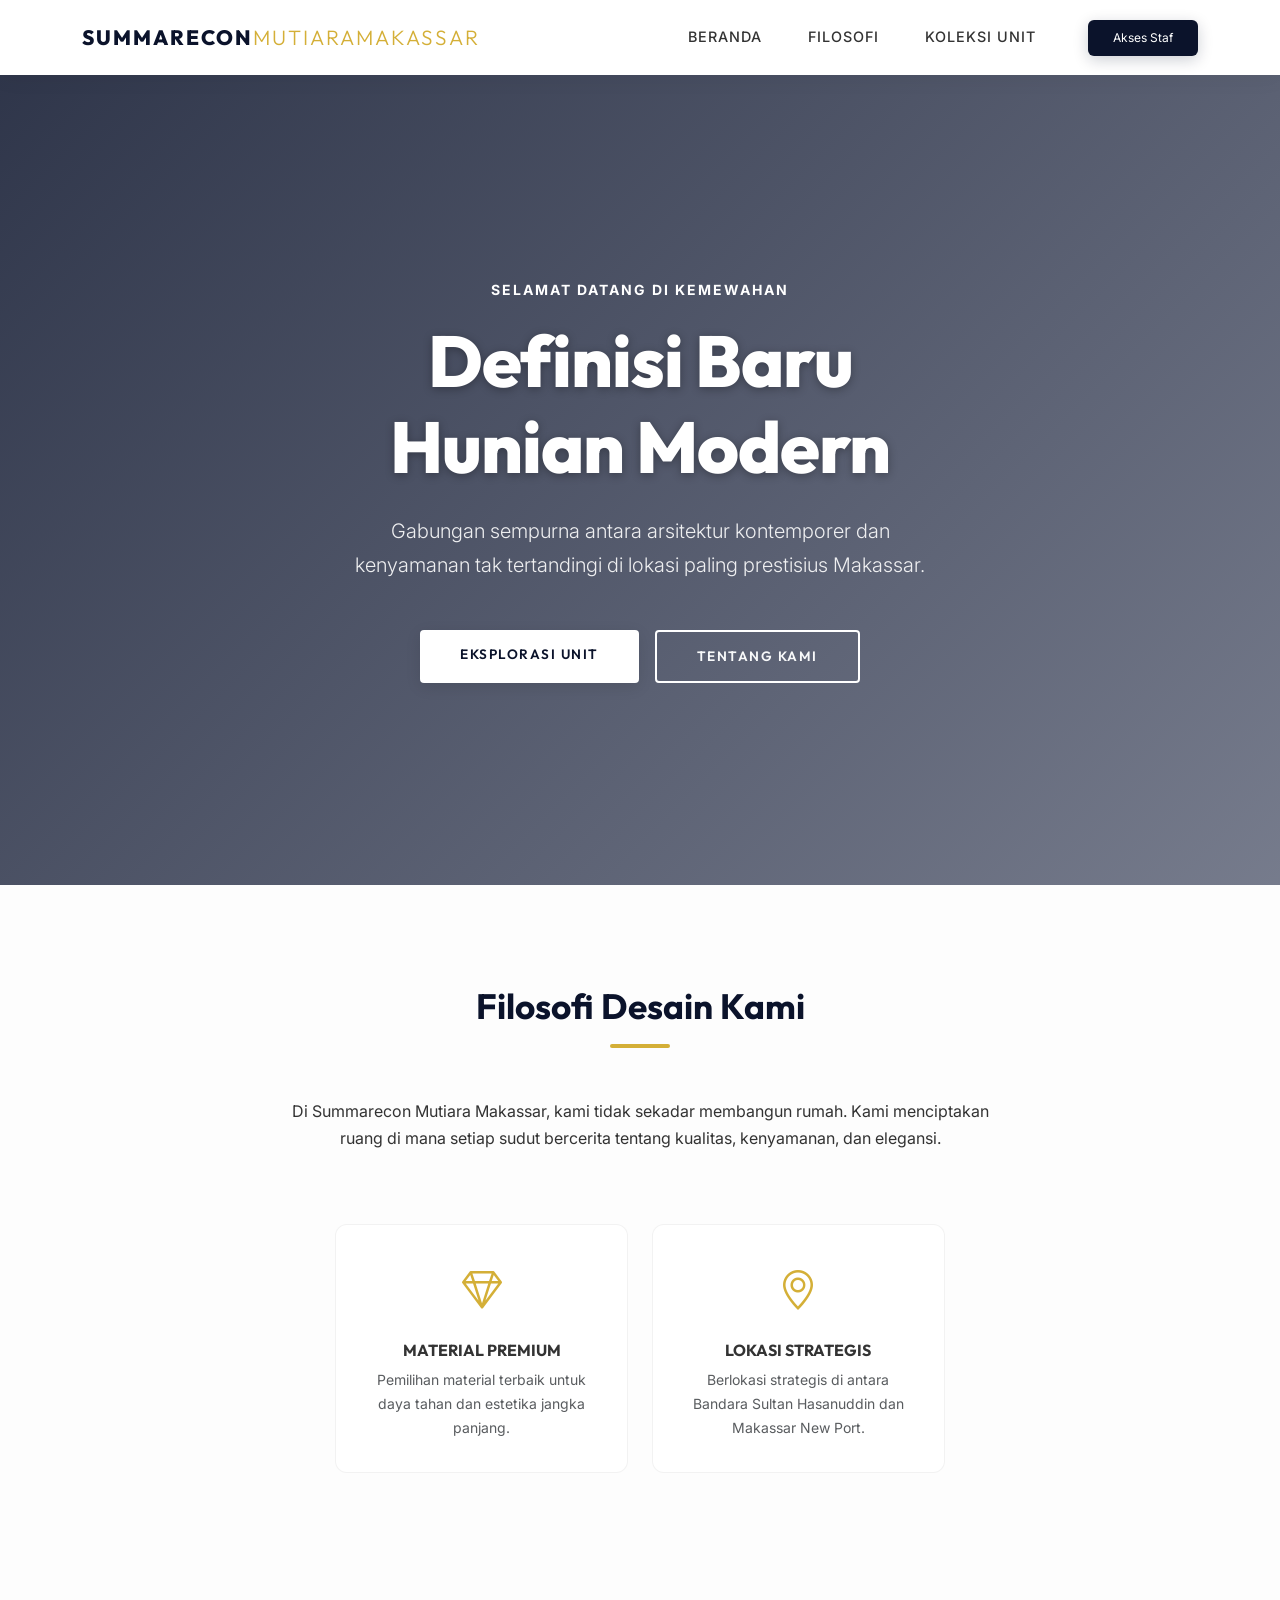
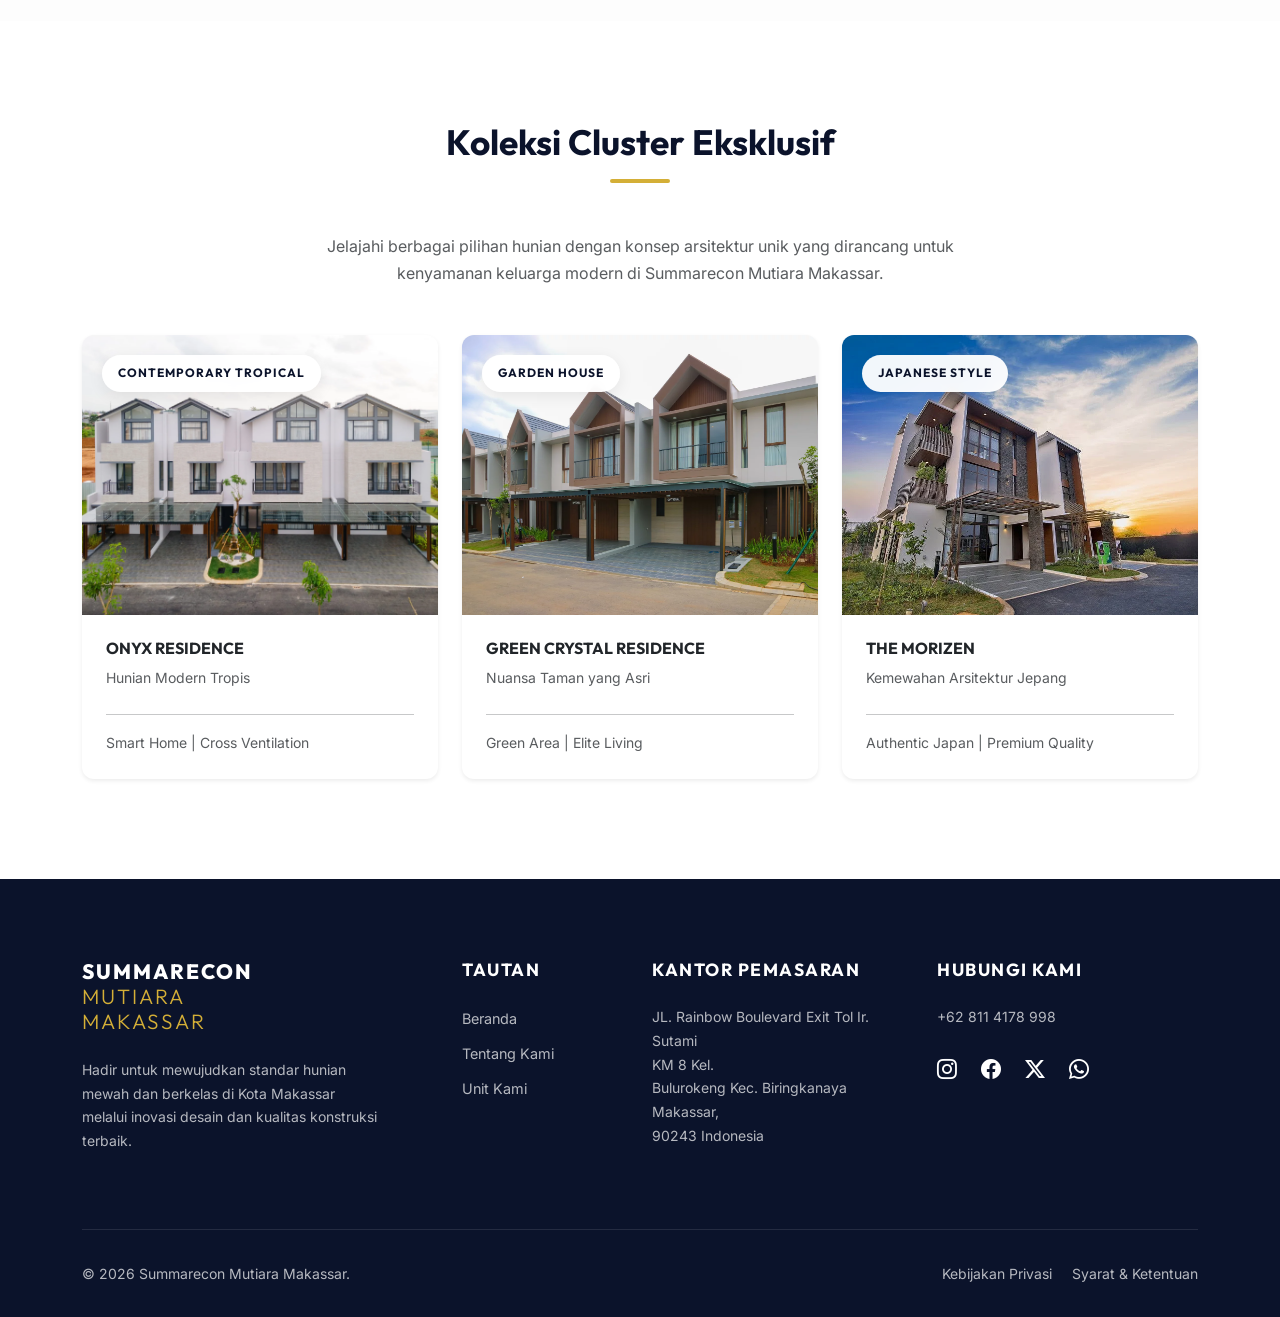
==== commit 18b8e200: "feat: change location description" ====
--- a/index.html
+++ b/index.html
@@ -21,7 +21,8 @@
       <a class="navbar-brand" href="index.html">SUMMARECON<span>MUTIARAMAKASSAR</span></a>
 
       <div class="justify-content-end" id="navbarNav">
-        <ul class="navbar-nav flex-row flex-wrap align-items-center m-0 p-0 w-100 justify-content-end" style="list-style: none; gap: 10px;">
+        <ul class="navbar-nav flex-row flex-wrap align-items-center m-0 p-0 w-100 justify-content-end"
+          style="list-style: none; gap: 10px;">
           <li class="nav-item px-2">
             <a class="nav-link active" href="index.html">Beranda</a>
           </li>
@@ -84,7 +85,7 @@
                 <i class="bi bi-geo-alt feature-icon"></i>
                 <h4 class="h6 fw-bold text-uppercase mt-3 mb-2">Lokasi Strategis</h4>
                 <p class="small text-muted mb-0">
-                  Akses mudah ke pusat bisnis dan fasilitas publik di jantung Makassar.
+                  Berlokasi strategis di antara Bandara Sultan Hasanuddin dan Makassar New Port.
                 </p>
               </div>
             </div>
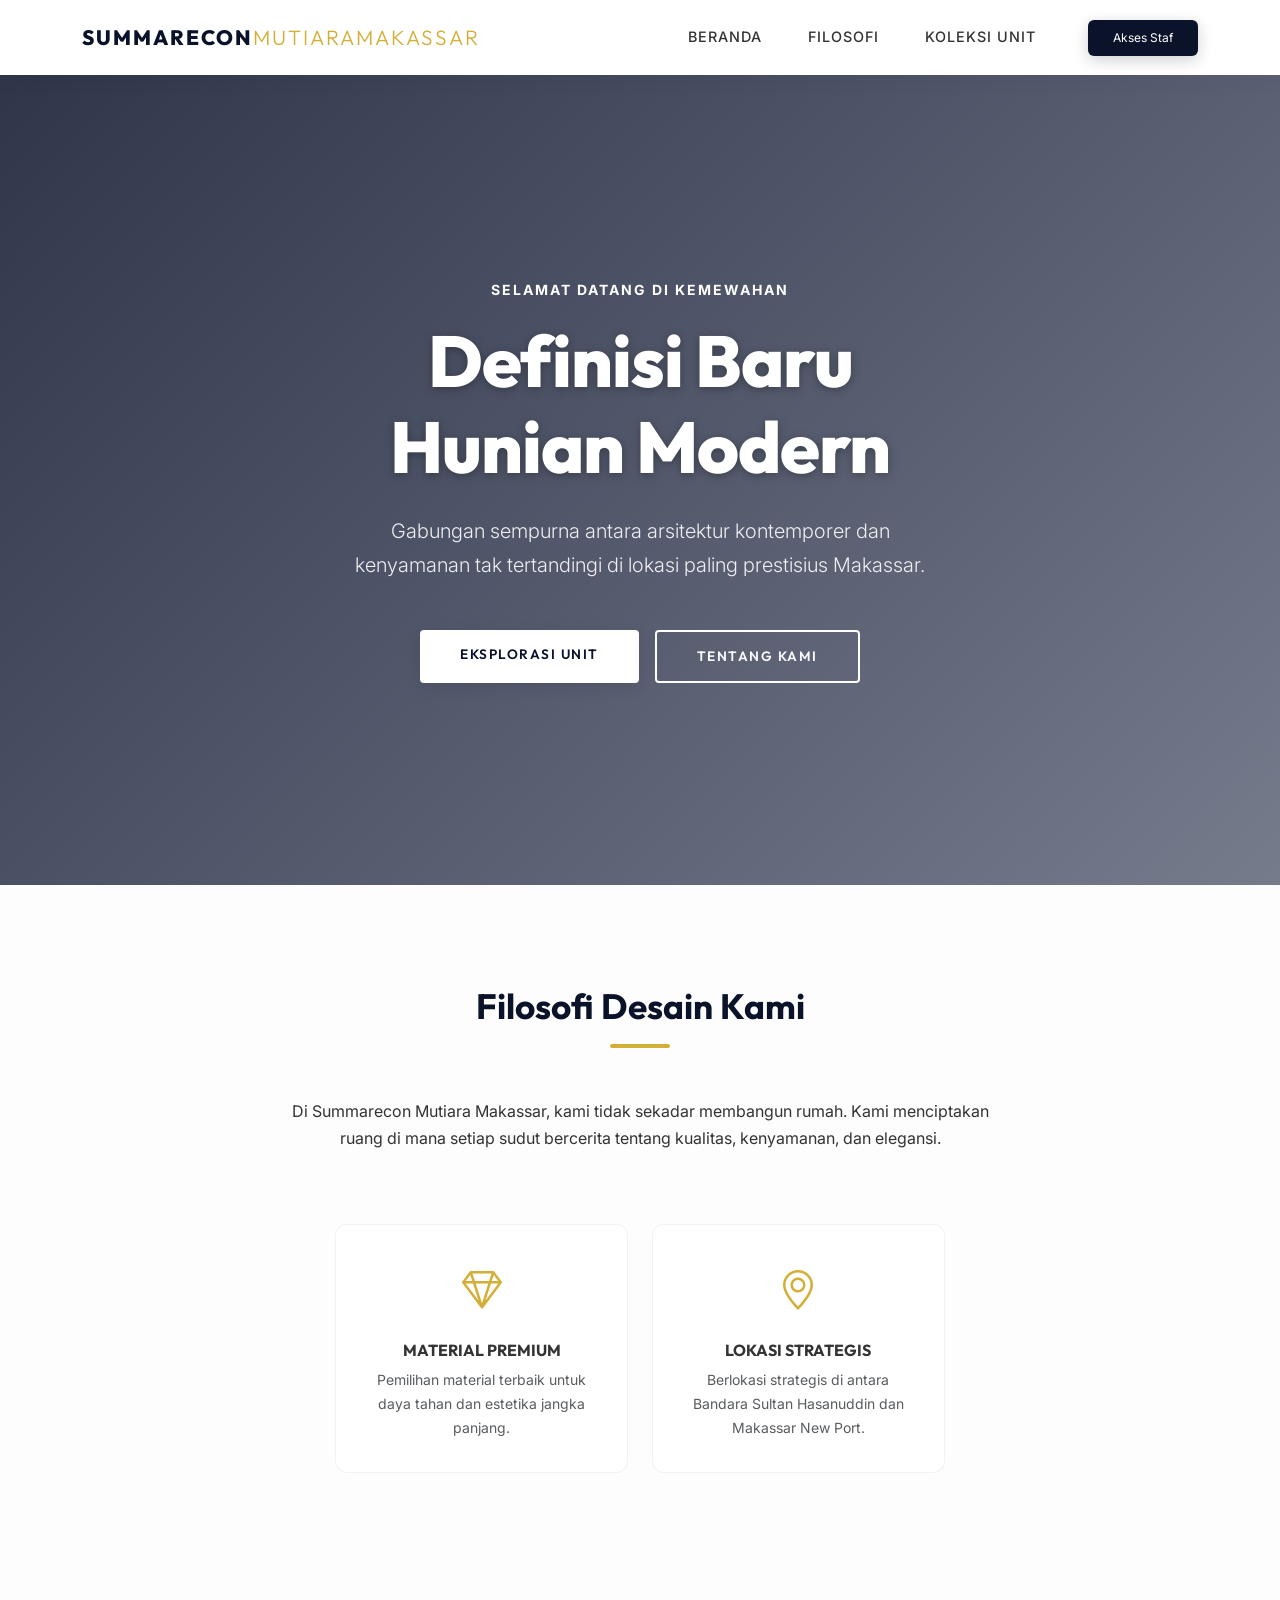
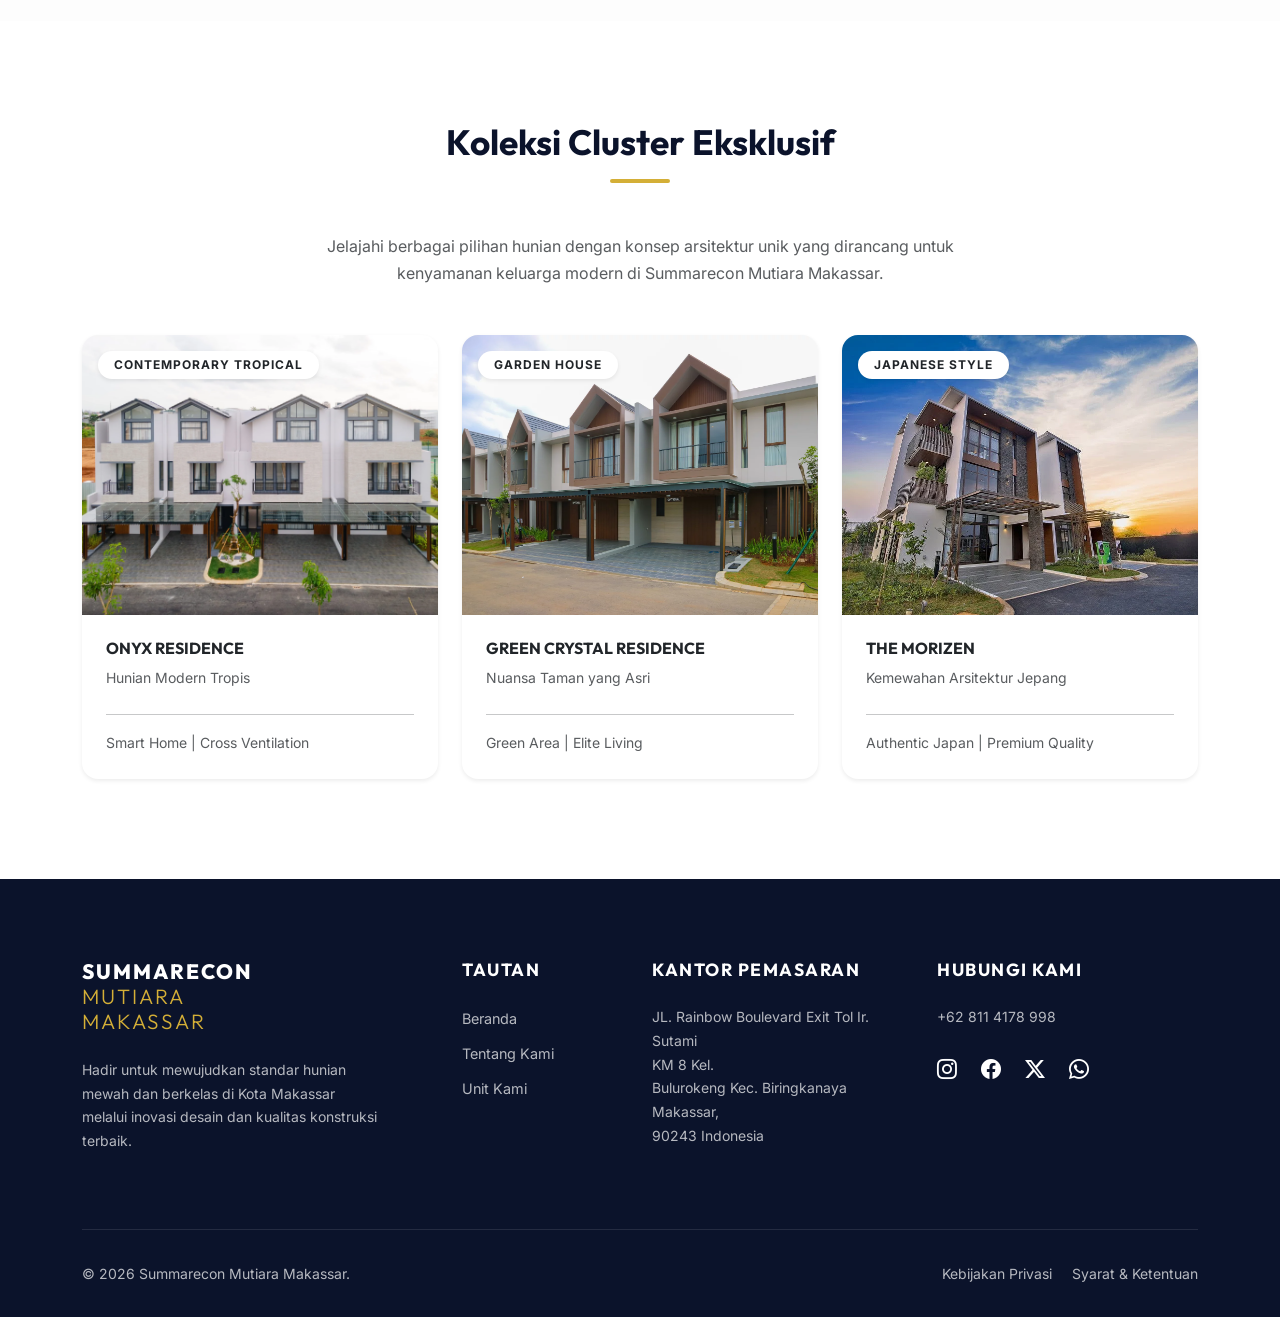
==== commit 27f147e7: "feat: use boostrap card" ====
--- a/index.html
+++ b/index.html
@@ -108,9 +108,11 @@
       <div class="row g-4">
         <!-- Cluster 1 -->
         <div class="col-md-4">
-          <div class="card card-unit shadow-sm">
-            <span class="unit-badge">Contemporary Tropical</span>
-            <img src="img/onyx.jpg" class="card-img-top" alt="Onyx" />
+          <div class="card card-hover border-0 shadow-sm rounded-4 h-100 overflow-hidden">
+            <div class="position-relative">
+              <span class="badge bg-white text-dark position-absolute m-3 px-3 py-2 rounded-pill shadow-sm text-uppercase" style="top: 0; left: 0; z-index: 2; letter-spacing: 1px;">Contemporary Tropical</span>
+              <img src="img/onyx.jpg" class="card-img-top object-fit-cover" alt="Onyx" style="height: 280px;" />
+            </div>
             <div class="card-body p-4">
               <h5 class="card-title h6 fw-bold text-uppercase mb-2">Onyx Residence</h5>
               <p class="small text-muted mb-4">Hunian Modern Tropis</p>
@@ -123,9 +125,11 @@
         </div>
         <!-- Cluster 2 -->
         <div class="col-md-4">
-          <div class="card card-unit shadow-sm">
-            <span class="unit-badge">Garden House</span>
-            <img src="img/green-crystal.jpg" class="card-img-top" alt="Green Crystal" />
+          <div class="card card-hover border-0 shadow-sm rounded-4 h-100 overflow-hidden">
+            <div class="position-relative">
+              <span class="badge bg-white text-dark position-absolute m-3 px-3 py-2 rounded-pill shadow-sm text-uppercase" style="top: 0; left: 0; z-index: 2; letter-spacing: 1px;">Garden House</span>
+              <img src="img/green-crystal.jpg" class="card-img-top object-fit-cover" alt="Green Crystal" style="height: 280px;" />
+            </div>
             <div class="card-body p-4">
               <h5 class="card-title h6 fw-bold text-uppercase mb-2">Green Crystal Residence</h5>
               <p class="small text-muted mb-4">Nuansa Taman yang Asri</p>
@@ -138,9 +142,11 @@
         </div>
         <!-- Cluster 3 -->
         <div class="col-md-4">
-          <div class="card card-unit shadow-sm">
-            <span class="unit-badge">Japanese Style</span>
-            <img src="img/the-morizen.jpg" class="card-img-top" alt="The Morizen" />
+          <div class="card card-hover border-0 shadow-sm rounded-4 h-100 overflow-hidden">
+            <div class="position-relative">
+              <span class="badge bg-white text-dark position-absolute m-3 px-3 py-2 rounded-pill shadow-sm text-uppercase" style="top: 0; left: 0; z-index: 2; letter-spacing: 1px;">Japanese Style</span>
+              <img src="img/the-morizen.jpg" class="card-img-top object-fit-cover" alt="The Morizen" style="height: 280px;" />
+            </div>
             <div class="card-body p-4">
               <h5 class="card-title h6 fw-bold text-uppercase mb-2">The Morizen</h5>
               <p class="small text-muted mb-4">Kemewahan Arsitektur Jepang</p>
